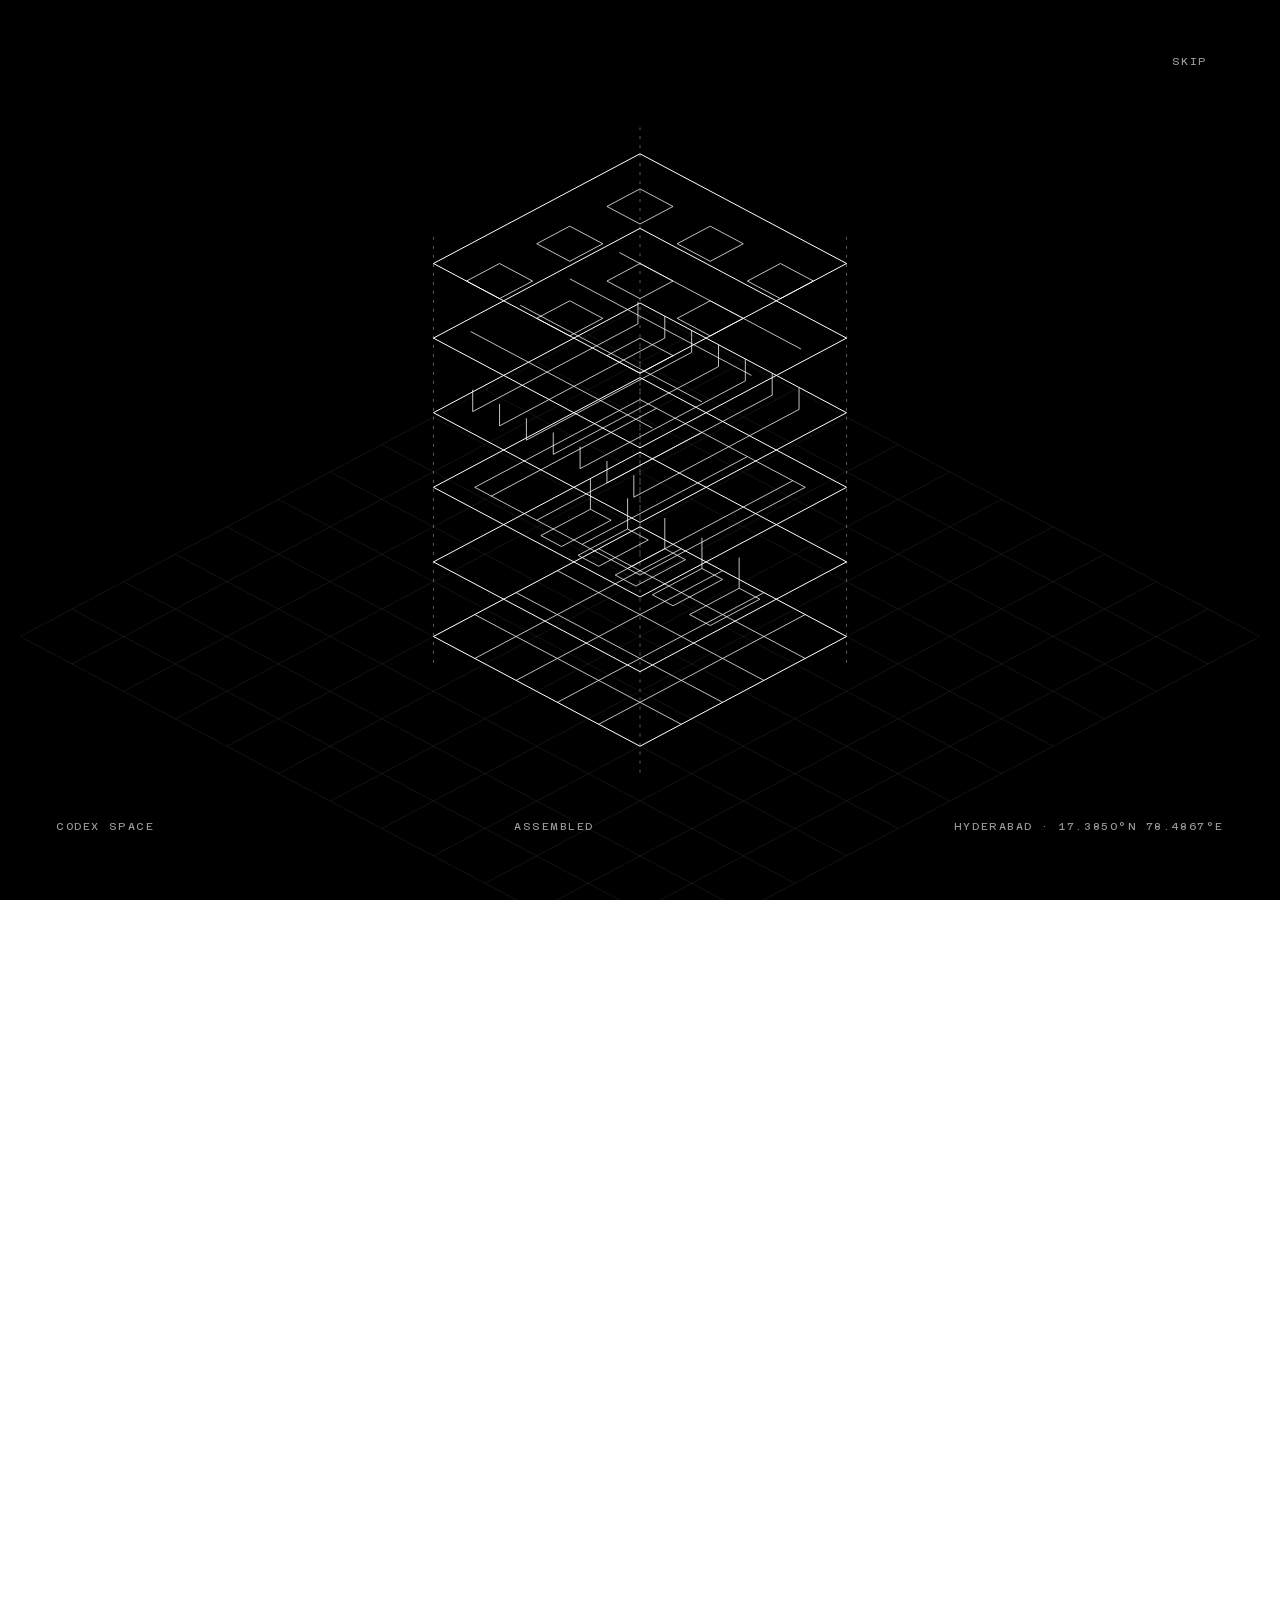
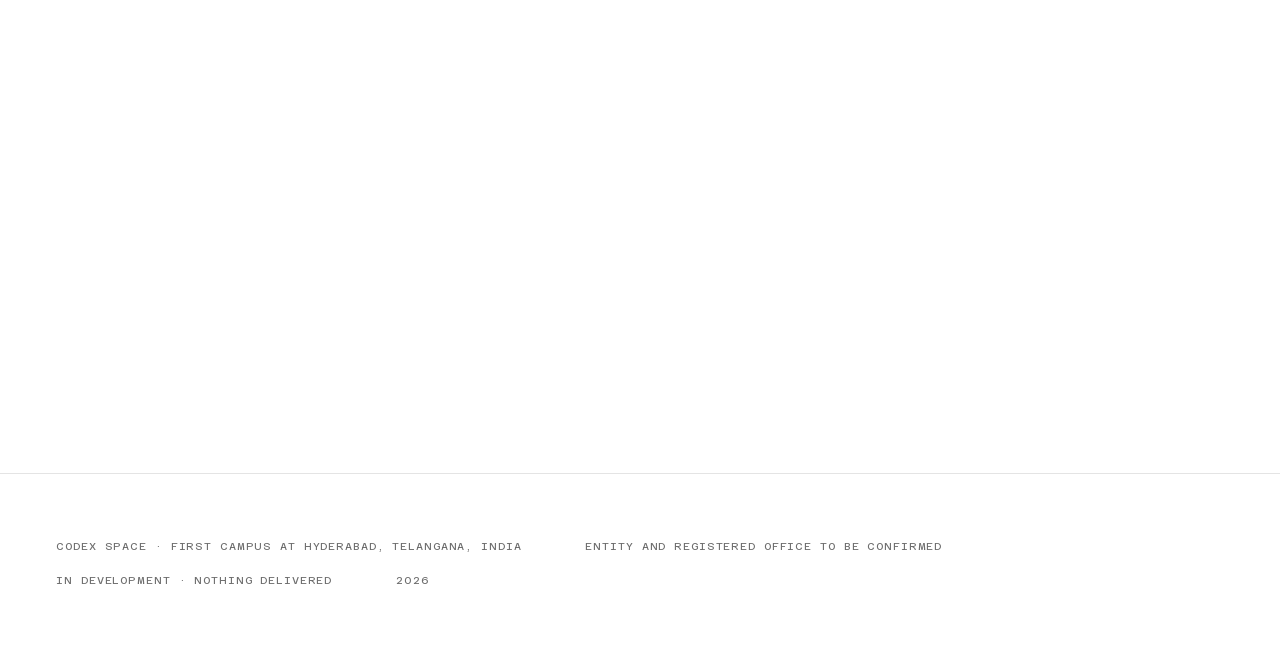
==== index.html @ a814015a "Layer 08: crop the vignettes, cap them by height The five detail drawings were 23-37% blank pixels -" ====
<!DOCTYPE html>
<html lang="en">
<head>
<meta charset="utf-8">
<meta name="viewport" content="width=device-width, initial-scale=1, viewport-fit=cover">
<meta name="theme-color" content="#FFFFFF">
<meta name="color-scheme" content="light">

<title>Codex Space: the infrastructure beneath AI</title>
<meta name="description" content="Codex Space engineers the physical foundation of artificial intelligence. A 550 MW AI campus at Hyderabad, Telangana, the first of a 3 GW programme, shown layer by layer.">

<meta property="og:type" content="website">
<meta property="og:title" content="Codex Space: the infrastructure beneath AI">
<meta property="og:description" content="A 550 MW AI campus at Hyderabad, shown layer by layer. The first of a 3 GW programme.">
<!-- The four-stage phasing plate: the one drawing in the set that is already
     landscape, and the one that says what the company is doing rather than
     what it has. Absolute, because scrapers do not resolve relative paths —
     Slack, WhatsApp and LinkedIn each fetch this with no page context, so a
     relative path yields a preview card with no image at all. If the site moves
     to its own domain, the origin changes here, in og:url and in canonical. -->
<meta property="og:url" content="https://akcodes9.github.io/website-939/">
<link rel="canonical" href="https://akcodes9.github.io/website-939/">
<meta property="og:image" content="https://akcodes9.github.io/website-939/assets/og.png">
<meta property="og:image:width" content="1200">
<meta property="og:image:height" content="630">
<meta property="og:image:alt" content="Four isometric engineering drawings in a row: a bare graded platform, then one, two and four hall blocks with plant and perimeter added at each stage.">
<meta name="twitter:card" content="summary_large_image">

<!-- The mark is the plan of one hall on the isometric: the smallest piece of
     the drawing that is still recognisably this drawing. Inline so it costs no
     request, and vector so it survives every size the browser asks for. -->
<link rel="icon" href="data:image/svg+xml,%3Csvg xmlns='http://www.w3.org/2000/svg' viewBox='0 0 32 32'%3E%3Crect width='32' height='32' fill='%23fff'/%3E%3Cg fill='none' stroke='%23000' stroke-width='1.6' stroke-linejoin='round'%3E%3Cpath d='M16 7l10 5.5L16 18 6 12.5z'/%3E%3Cpath d='M16 14l10 5.5L16 25 6 19.5z'/%3E%3C/g%3E%3C/svg%3E">

<link rel="preload" as="font" type="font/woff2" href="assets/fonts/archivo.woff2" crossorigin>
<link rel="preload" as="font" type="font/woff2" href="assets/fonts/azeret.woff2" crossorigin>
<link rel="stylesheet" href="style.css">

<!-- Decided before first paint so the page is never briefly visible under the
     opening. Everything it sets is cosmetic: blocked, the attribute is absent,
     the sequence never runs and the page is simply the page. The failsafe
     releases it if script.js fails to load after this ran. -->
<script>
(function () {
  try {
    var d = document.documentElement;
    if (matchMedia('(prefers-reduced-motion: reduce)').matches || location.hash) { return; }
    d.setAttribute('data-cine', 'running');
    setTimeout(function () {
      if (d.getAttribute('data-cine') === 'running') { d.setAttribute('data-cine', 'done'); }
    }, 9000);
  } catch (e) {}
}());
</script>
<script src="script.js" defer></script>
</head>

<body id="top">

<a class="skip" href="#main">Skip to content</a>

<!-- ==========================================================================
     THE OPENING. Wireframe layers assemble on black, then the sheet turns
     white and the site is already drawn on it.

     Drawn in code rather than filmed: the whole page is a set of engineering
     plates at a true 30-degree isometric, and generated video melts line
     geometry. Computing the projection means the opening is the same drawing
     as the rest of the site, moving — crisp at any size, and honest, because
     nothing here is a photograph of a building that does not exist.
     ======================================================================= -->
<div class="cine" id="cine" role="dialog" aria-modal="true"
     aria-label="Opening sequence" hidden>
  <canvas class="cine__c" id="cine-c" aria-hidden="true"></canvas>
  <p class="cine__meta" aria-hidden="true">
    <span>Codex Space</span>
    <span id="cine-state">Assembling</span>
    <span>Hyderabad · 17.3850&deg;N 78.4867&deg;E</span>
  </p>
  <button class="cine__skip" id="cine-skip" type="button">Skip<span class="vh"> opening sequence</span></button>
</div>

<header class="nav" id="nav">
  <div class="nav__row">
    <a class="nav__mark" href="#top">Codex&nbsp;Space</a>

    <!-- The title block, and the only wayfinding on the page. It names the
         layer you are currently reading; pressed, it opens the register that
         lists all ten. A drawing set works exactly this way — the corner block
         identifies the sheet in your hands, the register on sheet 00 tells you
         what else exists. The earlier nine-item rail failed because it was
         permanent; a register you open is not in the margin at all. -->
    <button class="nav__sheet" id="nav-sheet-btn" type="button"
            aria-expanded="false" aria-controls="register">
      <span class="m" id="nav-sheet">Layer 00 &middot; General arrangement</span>
      <span class="nav__sheet-mk" aria-hidden="true"></span>
      <span class="vh">Open drawing register</span>
    </button>

    <p class="nav__meta m">
      <!-- Qualified, because this is the one label on the page that is always
           on screen. Unqualified it read as the company's location, which put
           the whole 3 GW programme in one city — the drawing set is of the
           first campus, not of everything Codex Space intends to build. -->
      <span>Campus 01 &middot; Hyderabad</span>
      <span class="m--live">In development</span>
    </p>
    <a class="link nav__cta" href="mailto:xyz@codexspace.ai?subject=Enquiry">Enquire</a>
  </div>
  <span class="nav__depth" id="nav-depth" aria-hidden="true"></span>

  <!-- The register. Ten rows, the trade colour stated as a rule at the left of
       each, and the drawing number on the right — which is where the two
       numbering systems stop being confusing, because you can see them side by
       side. Layers 06, 09 and 10 carry no plate and say so. -->
  <nav class="register" id="register" aria-label="Drawing register" hidden>
    <div class="register__in">
      <p class="m register__cap">Drawing register &middot; 11 layers, 7 plates</p>
      <ol class="register__list">
        <li><a href="#hero"><span class="m register__n">00</span><span class="register__t">General arrangement</span><span class="m register__d">No plate</span></a></li>
        <li><a href="#l01"><span class="m register__n">01</span><span class="register__t">Foundation</span><span class="m register__d">Dwg 01</span></a></li>
        <li style="--sys:var(--sys-power)"><a href="#l02"><span class="m register__n">02</span><span class="register__t">Power</span><span class="m register__d">Dwg 02</span></a></li>
        <li style="--sys:var(--sys-cooling)"><a href="#l03"><span class="m register__n">03</span><span class="register__t">Cooling</span><span class="m register__d">Dwg 03</span></a></li>
        <li style="--sys:var(--sys-compute)"><a href="#l04"><span class="m register__n">04</span><span class="register__t">Compute</span><span class="m register__d">Dwg 04</span></a></li>
        <li style="--sys:var(--sys-network)"><a href="#l05"><span class="m register__n">05</span><span class="register__t">Network</span><span class="m register__d">Dwg 05</span></a></li>
        <li style="--sys:var(--live)"><a href="#l06"><span class="m register__n">06</span><span class="register__t">Operations</span><span class="m register__d">No plate</span></a></li>
        <li><a href="#l07"><span class="m register__n">07</span><span class="register__t">Scale</span><span class="m register__d">Dwg 06</span></a></li>
        <li><a href="#l08"><span class="m register__n">08</span><span class="register__t">Sustainability</span><span class="m register__d">Dwg 07</span></a></li>
        <li><a href="#l09"><span class="m register__n">09</span><span class="register__t">Founders</span><span class="m register__d">No plate</span></a></li>
        <li><a href="#l10"><span class="m register__n">10</span><span class="register__t">Expansion</span><span class="m register__d">No plate</span></a></li>
      </ol>
    </div>
  </nav>
</header>

<!-- tabindex="-1" so the skip link actually moves focus here. Without it the
     browser scrolls to #main and leaves focus on the document body, so the next Tab
     returns the reader to the top of the page they just skipped. -->
<main id="main" tabindex="-1">

  <!-- ======================================================================
       SHEET 00 — the whole machine, before it is taken apart.

       One column on the centre axis. The exploded assembly used to sit beside
       the type, which meant sheet 00 restated what the opening had just shown
       and split the reader's attention two ways on the one screen that should
       hold it. The machine gets taken apart over the nine sheets below; this
       one is the title page, and a title page carries a title.
       =================================================================== -->
  <section class="hero" id="hero">
    <!-- The weave is the only thing behind the type. aria-hidden because it
         states nothing a reader needs — the spec below carries the content. -->
    <canvas class="weave" id="weave" aria-hidden="true"></canvas>

    <div class="hero__row wrap">
      <p class="m" data-in>Layer 00 &middot; General arrangement</p>
      <!-- The last word turns over. The rotator is aria-hidden and a static
           copy sits beside it in the accessible tree, so the heading always
           announces one settled sentence — a screen reader should not hear the
           h1 rewrite itself every two and a half seconds. -->
      <!-- The <br> is load-bearing. Without it the turning word shares a line
           with the rest of the sentence, and because the two words are not the
           same width, text-wrap:balance recomputes every break on every turn —
           so `with` jumps lines twice every five seconds. A forced break makes
           the two segments independent: the first never changes and never
           moves, and only the word's own line re-centres as it trades. -->
      <h1 class="mega hero__t" data-in>The future of AI begins with<br><span
        class="rot" id="rot" aria-hidden="true"><span class="rot__w">infrastructure.</span></span><span
        class="vh">infrastructure.</span></h1>
      <p class="lead hero__lead" data-in>
        Codex Space engineers the physical foundation that artificial
        intelligence is created, trained and scaled on. This page is that
        foundation, taken apart one layer at a time.
      </p>
    </div>

    <!-- The spec sits on the fold as a ruled row, the way a title block sits
         along the bottom of a sheet rather than inside the drawing. -->
    <dl class="hero__spec wrap" data-in>
      <div>
        <dt class="m">First campus</dt>
        <!-- TODO(client): 550 MW publication approval outstanding. -->
        <dd>550 MW IT load</dd>
      </div>
      <div>
        <dt class="m">Programme</dt>
        <!-- TODO(client): 3 GW is a stated goal, not contracted capacity. The
             word "target" carried that qualification and has been removed at
             the client's instruction, so the figure now reads as firm. The
             hedge survives only in Layer 10, which says the balance is planned
             across further sites. If the number is ever challenged, this is the
             line that will be quoted. -->
        <dd>3 GW</dd>
      </div>
      <div>
        <dt class="m">Status</dt>
        <dd class="m--live">Phase 01 ongoing</dd>
      </div>
    </dl>
  </section>

  <!-- ======================================================================
       01 FOUNDATION
       =================================================================== -->
  <section class="layer wrap" id="l01">
    <div class="layer__head">
      <p class="layer__idx" data-in><span class="m">Layer 01</span><span class="m">Foundation</span></p>
      <h2 class="h1" data-in>Everything above the slab depends on what is under it.</h2>
    </div>
    <div class="layer__body">
      <div>
        <p class="body" data-in>
          Earthworks, pad foundations, service trenches and the roads a
          construction programme will run on for years before anything above
          ground is recognisable as a building. It is the least visible layer
          and the one that cannot be revisited.
        </p>
        <dl class="notes" data-in style="margin-top:var(--s4)">
          <div><dt>Scope</dt><dd>Land development &middot; civil works</dd></div>
          <div><dt>Approvals</dt><dd>Geotechnical &middot; environmental</dd></div>
          <div><dt>Sequence</dt><dd>Precedes all trades</dd></div>
        </dl>
      </div>
      <figure class="plate" data-in>
        <img src="assets/draw/foundation.webp"
             srcset="assets/draw/foundation.webp 1800w, assets/draw/foundation@2x.webp 3600w"
             sizes="(min-width: 860px) 52vw, 100vw"
             width="1800" height="730" loading="lazy" decoding="async"
             alt="Isometric drawing of the groundworks read left to right as a construction sequence: a haul road with a compaction roller and graded stockpiles of fill; a benched cut-and-fill platform shown in section; pile caps at three stages, from open excavations with reinforcement cages standing in them to boxed formwork to stripped concrete; a reinforcement mat over blinding with edge shuttering and propping, ready for a slab pour; an open trench cut away to show a multi-way duct bank bedded in sand and running into a precast circular chamber; and the sectioned edge of a poured slab at a construction joint.">
        <figcaption><span class="m">Dwg 01</span><span class="m">Foundation &middot; construction sequence</span></figcaption>
      </figure>
    </div>
  </section>

  <!-- ======================================================================
       02 POWER
       =================================================================== -->
  <section class="layer wrap layer--flip" id="l02" data-sys style="--sys:var(--sys-power)">
    <div class="layer__head">
      <p class="layer__idx" data-in><span class="m">Layer 02</span><span class="m">Power</span></p>
      <h2 class="h1" data-in>Grid to rack, procured as one chain.</h2>
    </div>
    <div class="layer__body">
      <div>
        <p class="body" data-in>
          Power availability is the binding constraint on a campus of this
          scale. It is settled before anything else can be. High-density
          distribution for GPU-intensive workloads, and redundancy that holds
          the chain when the grid does not.
        </p>
        <dl class="notes" data-in style="margin-top:var(--s4)">
          <div><dt>Intake</dt><dd>HV gantry &middot; on-site substation</dd></div>
          <div><dt>Conversion</dt><dd>Transformers &middot; switchgear</dd></div>
          <div><dt>Continuity</dt><dd>UPS &middot; standby generation</dd></div>
          <div><dt>Distribution</dt><dd>Busway, PDU, rack</dd></div>
        </dl>
      </div>
      <figure class="plate" data-in>
        <img src="assets/draw/power.webp"
             srcset="assets/draw/power.webp 1800w, assets/draw/power@2x.webp 3600w"
             sizes="(min-width: 860px) 52vw, 100vw"
             width="1800" height="1005" loading="lazy" decoding="async"
             alt="Isometric drawing of the power chain as one continuous run: incoming high-voltage gantry, substation with transformers, switchgear line-up, uninterruptible supply, standby generators, and busway feeding a rack line.">
        <figcaption><span class="m">Dwg 02</span><span class="m">Power &middot; single line arrangement</span></figcaption>
      </figure>
    </div>
  </section>

  <!-- ======================================================================
       03 COOLING
       =================================================================== -->
  <section class="layer wrap" id="l03" data-sys style="--sys:var(--sys-cooling)">
    <div class="layer__head">
      <p class="layer__idx" data-in><span class="m">Layer 03</span><span class="m">Cooling</span></p>
      <h2 class="h1" data-in>Specified at design stage, not retrofitted.</h2>
    </div>
    <div class="layer__body">
      <div>
        <p class="body" data-in>
          Cooling is the largest single draw an operator controls, which makes
          it the first thing drawn rather than the last thing added. Liquid at
          the die, a closed circuit, and loop chemistry planned across the life
          of the asset instead of handled at commissioning.
        </p>
        <dl class="notes" data-in style="margin-top:var(--s4)">
          <div><dt>Topologies</dt><dd>Direct-to-chip, rear-door, immersion</dd></div>
          <div><dt>Circuit</dt><dd>Closed, chiller, heat exchanger</dd></div>
          <div><dt>Water</dt><dd>Treatment &middot; plant protection</dd></div>
        </dl>
      </div>
      <figure class="plate" data-in>
        <img src="assets/draw/cooling.webp"
             srcset="assets/draw/cooling.webp 1800w, assets/draw/cooling@2x.webp 3600w"
             sizes="(min-width: 860px) 52vw, 100vw"
             width="1800" height="1005" loading="lazy" decoding="async"
             alt="Isometric drawing of a closed cooling circuit: chillers, cooling towers, pumps and a plate heat exchanger, a coolant distribution unit, and a magnified rack cutaway showing cold plates, all joined by one unbroken loop of pipework.">
        <figcaption><span class="m">Dwg 03</span><span class="m">Cooling &middot; closed circuit</span></figcaption>
      </figure>
    </div>
  </section>

  <!-- ======================================================================
       04 COMPUTE — the rack, exploded. The deepest cut on the page.
       =================================================================== -->
  <section class="layer wrap layer--flip" id="l04" data-sys style="--sys:var(--sys-compute)">
    <div class="layer__head">
      <p class="layer__idx" data-in><span class="m">Layer 04</span><span class="m">Compute</span></p>
      <h2 class="h1" data-in>The smallest unit the whole campus is built around.</h2>
    </div>
    <div class="layer__body">
      <div>
        <p class="body" data-in>
          Every layer above and below exists to keep this cabinet powered,
          cooled and connected. Take it apart and the campus is legible:
          chassis, cold plates, distribution strips, a rear door that is itself
          a heat exchanger.
        </p>
        <dl class="notes" data-in style="margin-top:var(--s4)">
          <div><dt>Workload</dt><dd>Training, inference, HPC</dd></div>
          <div><dt>Density</dt><dd>Accelerated compute</dd></div>
          <div><dt>Heat capture</dt><dd>At the die</dd></div>
        </dl>
      </div>
      <figure class="plate" data-in>
        <img src="assets/draw/rack.webp"
             srcset="assets/draw/rack.webp 1200w, assets/draw/rack@2x.webp 2400w"
             sizes="(min-width: 860px) 52vw, 100vw"
             width="1200" height="1607" loading="lazy" decoding="async"
             alt="Exploded isometric drawing of a single server cabinet: outer frame and side panels, server chassis sliding out, a rear-door heat exchanger hinged away, vertical power distribution strips, cable management arms, and cold plates lifted clear of the boards.">
        <figcaption><span class="m">Dwg 04</span><span class="m">Rack &middot; exploded assembly</span></figcaption>
      </figure>
    </div>
  </section>

  <!-- ======================================================================
       05 NETWORK
       =================================================================== -->
  <section class="layer wrap" id="l05" data-sys style="--sys:var(--sys-network)">
    <div class="layer__head">
      <p class="layer__idx" data-in><span class="m">Layer 05</span><span class="m">Network</span></p>
      <h2 class="h1" data-in>Two routes that never share a trench.</h2>
    </div>
    <div class="layer__body">
      <div>
        <p class="body" data-in>
          Training and inference move very large volumes. Route diversity has
          to be secured in the ground early, while the trenches are still a
          negotiation rather than a cost. A second path bought later is rarely
          a second path at all.
        </p>
        <dl class="notes" data-in style="margin-top:var(--s4)">
          <div><dt>Paths</dt><dd>Physically separate ducts</dd></div>
          <div><dt>Handover</dt><dd>Independent meet-me rooms</dd></div>
          <div><dt>Distribution</dt><dd>Cross-connect &middot; structured cabling</dd></div>
        </dl>
      </div>
      <figure class="plate" data-in>
        <img src="assets/draw/network.webp"
             srcset="assets/draw/network.webp 1800w, assets/draw/network@2x.webp 3600w"
             sizes="(min-width: 860px) 52vw, 100vw"
             width="1800" height="1005" loading="lazy" decoding="async"
             alt="Isometric drawing of fibre architecture: two physically separate duct routes entering from opposite corners to two independent meet-me rooms, then structured cabling distributing overhead on trays to four rack rows with cross-connect frames between them.">
        <figcaption><span class="m">Dwg 05</span><span class="m">Network &middot; route diversity</span></figcaption>
      </figure>
    </div>
  </section>

  <!-- ======================================================================
       06 OPERATIONS — the one tonal event. The machine running, not built.
       =================================================================== -->
  <section class="layer invert" id="l06" data-sys style="--sys:var(--live)">
    <!-- The one sheet whose subject is something happening rather than something
         arranged, and one of the four with no plate — so this fills a hole
         instead of competing with a drawing. It claims a rack line at rest, not
         an operations centre that does not exist yet.

         No autoplay attribute and preload="none": nothing is fetched until the
         section is actually approached, and playback is started by script only
         when it is on screen. aria-hidden and tabindex="-1" because it states
         nothing the notes below do not. -->
    <video class="ops" id="ops" muted playsinline loop preload="none"
           poster="assets/video/ops-poster.jpg" aria-hidden="true" tabindex="-1">
      <source src="assets/video/ops.webm" type="video/webm">
      <source src="assets/video/ops.mp4" type="video/mp4">
    </video>
    <div class="wrap">
      <div class="layer__head">
        <p class="layer__idx" data-in><span class="m">Layer 06</span><span class="m m--live">Operations</span></p>
        <h2 class="h1" data-in>A facility is only as good as the shift running it at three in the morning.</h2>
      </div>
      <div class="layer__body">
        <div>
          <p class="body" data-in>
            Power, thermal, network and security are observed from one place,
            continuously. Reliability is structure, the way the systems were
            drawn together, rather than a percentage in a service schedule.
          </p>
        </div>
        <dl class="notes" data-in>
          <div><dt>Command</dt><dd>Integrated NOC &middot; SOC</dd></div>
          <div><dt>Physical</dt><dd>Perimeter, biometrics, CCTV</dd></div>
          <div><dt>Cyber</dt><dd>SIEM &middot; threat detection</dd></div>
          <div><dt>Coverage</dt><dd>Continuous</dd></div>
        </dl>
      </div>
    </div>
  </section>

  <!-- ======================================================================
       07 SCALE
       =================================================================== -->
  <section class="layer wrap" id="l07">
    <div class="layer__head">
      <p class="layer__idx" data-in><span class="m">Layer 07</span><span class="m">Scale</span></p>
      <h2 class="h1" data-in>The most efficient megawatt is the one not yet built.</h2>
      <p class="lead" data-in>
        Modular build-out aligns capital with tenant ramp-up, so a hall is
        never powered and cooled while it waits to be occupied.
      </p>
    </div>
    <figure class="plate plate--wide" data-in>
      <img src="assets/draw/expansion.webp"
           srcset="assets/draw/expansion.webp 2000w, assets/draw/expansion@2x.webp 4000w"
           sizes="100vw" width="2000" height="402" loading="lazy" decoding="async"
           alt="Four isometric drawings in a row showing modular expansion: a bare graded platform; one hall block with a substation; two hall blocks with thermal plant; four hall blocks with full plant and perimeter.">
      <figcaption>
        <span class="m">Dwg 06</span>
        <span class="m">Expansion &middot; four stages</span>
        <span class="m m--live">Stage 01 ongoing</span>
      </figcaption>
    </figure>
  </section>

  <!-- ======================================================================
       08 STEWARDSHIP
       =================================================================== -->
  <section class="layer wrap" id="l08">
    <div class="layer__head">
      <p class="layer__idx" data-in><span class="m">Layer 08</span><span class="m">Sustainability</span></p>
      <h2 class="h1" data-in>A campus this size should have to answer for itself.</h2>
    </div>
    <div class="layer__body">
      <div>
        <p class="body" data-in>
          The objections are specific, and most of them are reasonable. A 550 MW
          load sits on a grid that houses draw from. Cooling wants water in a
          city that has rationed it. Land that becomes a campus was something
          else first. A project that cannot answer those three has not earned
          the site.
        </p>
        <p class="body" data-in style="margin-top:var(--s3)">
          So they are settled in the order they bind, before anything is poured.
          That is why they appear in this drawing set at all, rather than in a
          report published once the halls are already standing.
        </p>
      </div>

      <figure class="plate" data-in>
        <img src="assets/draw/sustain.webp"
             srcset="assets/draw/sustain.webp 1800w, assets/draw/sustain@2x.webp 3600w"
             sizes="(min-width: 860px) 52vw, 100vw"
             width="1800" height="1005" loading="lazy" decoding="async"
             alt="Isometric drawing of the campus environmental arrangement: wind turbines and a tilted photovoltaic array on open ground, an outdoor substation of transformers and switchgear, a long data hall with roof plant, and a bank of dry air-cooled coolers joined to the hall by a continuous pair of pipes that run out and return as an unbroken circuit. Beside them a water treatment skid and a single storage tank, with a planted drainage swale and a line of trees along the front boundary. There is no cooling tower, no plume and no discharge.">
        <figcaption><span class="m">Dwg 07</span><span class="m">Sustainability &middot; closed circuit</span></figcaption>
      </figure>
    </div>

    <!-- TODO(client): every answer below is a drafted position, not a signed
         commitment. Each needs confirming against the environmental filings
         before this goes to anyone outside. The water and land claims are the
         two that would be checked first and are the two most costly to get
         wrong.

         It sits outside .layer__body deliberately. In the body it took the
         drawing's column, which left the prose column two paragraphs short of
         the answers' height and the whole layer lopsided. Full width, it reads
         as a schedule under the drawing, which is what it is. -->
    <!-- Each answer carries a detail drawing, opened from its own label. A
         drawing sheet works this way already: the schedule states the position,
         the detail callout shows the thing. Two dd to one dt is valid, and
         is what puts the drawing in the row's third column rather than under
         the prose. The drawing is supporting evidence, never the answer itself
         — the sentence is always visible, so nothing is hidden behind a click. -->
    <dl class="claims" data-in>
      <div>
        <dt>Water</dt>
        <dd class="claims__a">Closed-loop cooling, so heat is rejected without evaporating
            drinking water. Make-up demand is met from treated effluent rather
            than from the municipal network or from groundwater.</dd>
        <dd class="claims__f">
          <img src="assets/draw/cl-water.webp" width="537" height="390"
               loading="lazy" decoding="async"
               alt="Isometric detail of a closed cooling circuit: a bank of finned dry air-cooled coolers, a pump skid, and a sealed cylindrical tank joined by a continuous pair of pipes forming one unbroken loop. There is no cooling tower and no open water surface.">
        </dd>
      </div>
      <div>
        <dt>Power</dt>
        <dd class="claims__a">Contracted as new renewable capacity added to the grid, not drawn
            from what already serves the city. Sited where transmission exists,
            so no new corridor is cut through inhabited land.</dd>
        <dd class="claims__f">
          <img src="assets/draw/cl-power.webp" width="461" height="390"
               loading="lazy" decoding="async"
               alt="Isometric detail of the supply arrangement: a lattice transmission tower carrying lines into a fenced substation of two transformers and a switchgear row, with wind turbines and a tilted photovoltaic array feeding the same busbar.">
        </dd>
      </div>
      <div>
        <dt>Land</dt>
        <dd class="claims__a">Industrial-zoned before it was ours. No agricultural conversion
            and no displacement.</dd>
        <dd class="claims__f">
          <img src="assets/draw/cl-land.webp" width="604" height="390"
               loading="lazy" decoding="async"
               alt="Isometric detail of the site boundary: a flat rectangular industrial parcel inside a fenced perimeter with one access road at a corner, and immediately outside the fence a band of undisturbed farmland drawn as furrowed strips with a few trees.">
        </dd>
      </div>
      <div>
        <dt>Air and noise</dt>
        <dd class="claims__a">Standby generation runs on outage and scheduled test only, inside
            daylight hours, with the test calendar given to the neighbouring
            wards rather than filed.</dd>
        <dd class="claims__f">
          <img src="assets/draw/cl-air.webp" width="469" height="390"
               loading="lazy" decoding="async"
               alt="Isometric detail of standby generation: three enclosed generator containers in a row, each with acoustic louvre panels and a tall exhaust stack carrying a silencer, standing on a plinth behind a solid acoustic screen wall.">
        </dd>
      </div>
      <div>
        <dt>Heat</dt>
        <dd class="claims__a">Rejected heat is a resource this campus currently wastes. Recovery
            is under review, and the review will be published whether or not
            it is favourable.</dd>
        <dd class="claims__f">
          <img src="assets/draw/cl-heat.webp" width="401" height="390"
               loading="lazy" decoding="async"
               alt="Isometric detail of heat recovery pipework: one large insulated pipe leaving a building wall, running to a plate heat exchanger skid, and continuing into a manifold with three outgoing branches.">
        </dd>
      </div>
    </dl>
  </section>

  <!-- ======================================================================
       09 FOUNDERS
       =================================================================== -->
  <section class="layer wrap" id="l09">
    <div class="layer__head">
      <p class="layer__idx" data-in><span class="m">Layer 09</span><span class="m">Founders</span></p>

      <!-- Every other layer sets prose against a drawing in the 7fr column.
           This one has no drawing, so the paragraph sat under the heading at
           its own 58ch measure with the whole right half of the page blank.
           Pairing it with the heading instead fills the width and reads as a
           statement and its qualification, which is what the two are.

           Not .layer__body: that split is built for a plate, and three cards
           squeezed into its 7fr column would be about 240px each. The cards
           take the full width below. -->
      <!-- The heading and its qualification are the two columns. There was an
           illustration here and it has gone: a drawing of a data hall in a
           section about people illustrated the company, not the founders, and
           this page does not carry images that only fill space. The text takes
           the width instead, which is what it wanted in the first place. -->
      <div class="founders__intro">
        <h2 class="h1" data-in>The names on the drawing.</h2>
        <p class="body" data-in>
          Every sheet in a set carries the names of the people answerable for
          it — drawn by, checked by, approved by. A campus that does not exist
          yet is a promise, and a promise is only worth the people who made it.
          These are ours.
        </p>
      </div>
    </div>

      <!-- TODO(client): THREE PLACEHOLDERS. No person is named below, and none
           may be invented — a fabricated founder is the one error on this page
           that cannot be walked back. Replace each name, role and line with a
           real one, or delete the whole section.

           The placeholders are worded as the page words every other unknown:
           "to be announced", the same register as "entity and registered office
           to be confirmed" in the footer. That way the section is honest while
           it waits rather than looking unfinished, and it can sit on a live
           page without embarrassing anyone.

           Keep each line to one sentence of what that person has actually
           delivered, in numbers rather than adjectives. No photographs: there
           is not one anywhere in this set, and the opening says so outright.
           Add or remove list items freely; the layout takes any number. -->
      <ol class="founders">
        <li data-in>
          <p class="m founders__no">( 01 )</p>
          <div class="founders__foot">
            <p class="m founders__r">Chief executive officer</p>
            <p class="founders__n">To be announced</p>
            <p class="founders__b">One sentence on what they have delivered before,
               in numbers rather than adjectives.</p>
          </div>
        </li>
        <li data-in>
          <p class="m founders__no">( 02 )</p>
          <div class="founders__foot">
            <p class="m founders__r">Chief financial officer</p>
            <p class="founders__n">To be announced</p>
            <p class="founders__b">One sentence on what they have delivered before,
               in numbers rather than adjectives.</p>
          </div>
        </li>
        <li data-in>
          <p class="m founders__no">( 03 )</p>
          <div class="founders__foot">
            <p class="m founders__r">Chief technology officer</p>
            <p class="founders__n">To be announced</p>
            <p class="founders__b">One sentence on what they have delivered before,
               in numbers rather than adjectives.</p>
          </div>
        </li>
      </ol>
  </section>

  <!-- ======================================================================
       10 EXPANSION — the close.
       =================================================================== -->
  <section class="layer wrap" id="l10">
    <div class="layer__head">
      <p class="layer__idx" data-in><span class="m">Layer 10</span><span class="m">Expansion</span></p>
      <h2 class="mega" data-in style="max-width:16ch">The AI revolution needs a new foundation.</h2>
      <!-- Says the quiet part: the three gigawatts are the company's, not this
           campus's and not this city's. Every plate in the set draws Hyderabad,
           so without this the whole programme reads as one site — the wrong
           number in the wrong place, and the first thing a tenant or a lender
           would check. -->
      <p class="lead" data-in>
        Hyderabad is the first campus of a three gigawatt programme, not the
        whole of it. The balance is planned across further sites. Tenancy,
        capital and delivery conversations are open now.
      </p>
      <!-- TODO(client): monitored mailbox required before launch. -->
      <p data-in style="margin-top:var(--s3)">
        <a class="link" href="mailto:xyz@codexspace.ai?subject=Enquiry">xyz@codexspace.ai</a>
      </p>
    </div>
  </section>

</main>

<footer class="layer wrap" style="padding-block:var(--s5);border-top:1px solid var(--rule)">
  <p class="m" style="display:flex;flex-wrap:wrap;gap:var(--s2) var(--s5)">
    <span>Codex Space &middot; first campus at Hyderabad, Telangana, India</span>
    <span>Entity and registered office to be confirmed</span>
    <span>In development &middot; nothing delivered</span>
    <span id="year">2026</span>
  </p>
</footer>

</body>
</html>
---- style.css ----
/* ============================================================================
   CODEX SPACE — DRAFT 3 · "SECTION"
   ----------------------------------------------------------------------------
   A different premise from Draft 2, not a better version of it.

   Draft 2 is a corporate page that happens to contain drawings. This is a
   drawing you can walk through. The whole site is one machine shown in
   section: you enter at the foundation and descend through power, cooling,
   compute, network, operations, scale and stewardship, and each screen strips
   away one more layer. The narrative IS the structure — there are no
   independent marketing sections, only depths.

   THREE DECISIONS

   1. THE PLATES ARE THE PAGE. Seven engineering drawings, all at one true 30°
      isometric, all pure black line on pure white, all normalised to the same
      neutral ramp. The page ground is #FFFFFF and so is theirs, so no drawing
      has an edge, a frame or a card. Nothing is decorated; it is drafted.

   2. MONOCHROME, WITH ONE LIVE STATE. White, black, graphite and greys carry
      everything. The single accent appears only where something is energised,
      current, or under the cursor — never as decoration. On an engineering
      drawing a colour means a state, so here it means one too.

   3. THE APPARATUS IS VISIBLE. Layer indices, sheet numbers, coordinates and
      revision marks are set in a mono and kept on screen. The bar is the
      drawing's title block and it names the sheet you are currently reading —
      a nine-item index sitting in the margin read as a table of contents
      bolted to the side, so depth is one hairline instead.

   WHAT IT IS NOT: no photography, no people, no gradients, no glow, no
   holograms, no floating servers, no blue technology graphics. Nothing on this
   page is decorative.

   CONTENTS
     1 Tokens   4 Layout   7 Plates      10 Print
     2 Reset    5 Cinema   8 Motion
     3 Type     6 Sections 9 Responsive
   ========================================================================= */

/* ============================================================================
   1  TOKENS
   ========================================================================= */
:root {
  --white:    #FFFFFF;
  --black:    #000000;
  --graphite: #1A1A1A;   /* 17.4:1 on white */
  --charcoal: #3D3D3D;   /* 10.9:1 */
  --grey:     #6E6E6E;   /*  5.1:1 — the floor for text on white */
  --grey-2:   #9B9B9B;   /*  2.8:1 on white — DARK GROUNDS ONLY (7.6:1 there) */
  --rule:     #E4E4E4;
  --rule-2:   #F0F0F0;

  /* One accent, for energised state only. 4.78:1 on white, 4.39:1 on black. */
  --live:     #D6360B;

  /* System colours. A services drawing set colour-codes by trade, and each hue
     below is the one that trade actually uses — power amber, chilled water
     blue, data green. Colour here is not decoration: it tells you which system
     you are looking at, and it is the same hue on the drawing, on the layer
     index and on the depth rule. Every one clears AA on white as text.

     The general arrangement, the ground and the phasing stay black, because
     they are not a system — they are every system at once, or none. */
  --sys-power:   #9A5200;   /* 5.86:1 */
  --sys-cooling: #15537F;   /* 8.15:1 */
  --sys-compute: #4B3A85;   /* 9.36:1 */
  --sys-network: #1C6041;   /* 7.50:1 */

  /* Each section sets this; everything chromatic on the page reads from it. */
  --sys: var(--graphite);

  --sans: "Archivo", "Helvetica Neue", Helvetica, Arial, sans-serif;
  --mono: "Azeret Mono", ui-monospace, "SF Mono", Menlo, monospace;

  /* Architectural: the display end is large and the apparatus is small, with
     little in between. A drawing sheet has a title and a lot of 8pt notes. */
  --t-mega:  clamp(46px, 7.4vw, 132px);
  --t-h1:    clamp(32px, 4.2vw, 68px);
  --t-h2:    clamp(24px, 2.4vw, 40px);
  --t-lead:  clamp(17px, 1.25vw, 21px);
  --t-body:  16px;
  --t-cap:   13px;
  --t-mono:  11px;

  --s1: 8px;  --s2: 16px; --s3: 24px; --s4: 40px;
  --s5: 64px; --s6: 96px;
  /* The section rhythm. --s8 is padding on both sides of every layer, so it is
     spent twice between one section's content and the next: at 240 that was
     480px of empty page across the fold, which read as the sheet having run
     out rather than as space. 132 puts the gap at 264 — still unhurried, and
     close enough that two sections belong to one document. */
  --s7: clamp(64px, 6.6vw, 112px);
  /* The gap either side of a section rule, and the only thing --s8 sets. It was
     7.6vw, which put 115px above and 115px below every rule on a 1512 screen —
     230px of blank page between a plate's caption and the next layer's index,
     enough that a section could end and begin with nothing visible between
     them. The rule already does the dividing; the space was only repeating it. */
  --s8: clamp(36px, 3.2vw, 56px);

  --page: 1560px;
  --gut:  clamp(20px, 4.4vw, 76px);

  /* Motion reads as machinery: nothing overshoots, nothing bounces. */
  --ease:  cubic-bezier(0.22, 1, 0.36, 1);
  --drive: cubic-bezier(0.65, 0, 0.35, 1);
  /* Press feedback is its own tier. 240ms is a transition; a press has to land
     inside ~160ms or the control reads as not having heard you. */
  --press: 120ms;
  --fast: 240ms;
  --base: 620ms;
  /* 1100ms plus a 5-step stagger put the last item of a row 1.45s behind the
     scroll — long enough that you finish reading the first line before the
     last one has arrived. 820/60 keeps the unhurried read and lands the row
     inside 1.1s. */
  --slow: 820ms;
}

/* ============================================================================
   2  RESET
   ========================================================================= */
*, *::before, *::after { box-sizing: border-box; }
html { -webkit-text-size-adjust: 100%; scroll-behavior: smooth; scroll-padding-top: 84px; }

body {
  margin: 0;
  background: var(--white);
  color: var(--graphite);
  font-family: var(--sans);
  font-size: var(--t-body);
  font-weight: 400;
  line-height: 1.6;
  -webkit-font-smoothing: antialiased;
  -moz-osx-font-smoothing: grayscale;
  overflow-x: hidden;
}

h1, h2, h3, p, figure, dl, dd, ol, ul { margin: 0; }
ol, ul { list-style: none; padding: 0; }
img { display: block; max-width: 100%; height: auto; }
button { font: inherit; color: inherit; background: none; border: 0; padding: 0; cursor: pointer; }
a { color: inherit; text-decoration: none; }

/* The ring has to survive three grounds — white paper, the black operations
   section, the black opening. The accent is the one colour that clears the
   WCAG 2.2 3:1 non-text minimum against all three (4.78:1 on white, 4.39:1 on
   black), so one ring covers the page and nothing is drawn twice. 3px is the
   minimum and the least that reads at all beside 11px mono. */
:focus { outline: none; }
:focus-visible { outline: 3px solid var(--live); outline-offset: 2px; }
/* #main takes focus from the skip link but is not itself interactive, so it
   gets no ring — the reader is simply now inside the content. */
#main:focus-visible { outline: none; }
::selection { background: var(--graphite); color: var(--white); }

/* --------------------------------------------------------------------------
   PRESS

   Nothing on this page acknowledged being pressed. Every control waited for the
   pointer to come back up and then did whatever it did — which reads as the
   page not having heard you, and it is the first thing any craft review strikes.
   Feedback belongs on pointer-down, and it belongs on every pressable thing.

   The gesture differs by target. A button takes a small scale, the way a
   physical key gives. A rule-under-text link cannot: at 11px a 0.97 scale is
   sub-pixel and only makes the glyphs blur, so it takes a single pixel of
   travel instead, which is the same idea at the right size.
   -------------------------------------------------------------------------- */
@media (hover: hover) and (pointer: fine) {
  /* Hover was ungated, so on a touch screen a tap left every control stuck in
     its hover state until something else was tapped. */
  .link:hover { color: var(--live); box-shadow: inset 0 -1px 0 0 var(--live); }
  .nav__sheet:hover { box-shadow: inset 0 -1px 0 0 var(--sys-now, var(--rule)); }
  .cine__skip:hover { color: var(--white); }
  .register__list a:hover { background: var(--rule-2); }
  .register__list a:hover .register__t { color: var(--black); }
}

.nav__sheet, .cine__skip { transition: transform var(--press) var(--ease), box-shadow var(--fast) var(--ease); }
.nav__sheet:active, .cine__skip:active { transform: scale(0.97); }
.link:active { transform: translateY(1px); }
.register__list a:active { background: var(--rule); }

.vh { position: absolute; width: 1px; height: 1px; padding: 0; margin: -1px;
      overflow: hidden; clip-path: inset(50%); white-space: nowrap; border: 0; }

/* ============================================================================
   3  FONTS & TYPE
   ========================================================================= */
@font-face {
  font-family: "Archivo";
  src: url("assets/fonts/archivo.woff2") format("woff2-variations");
  font-weight: 400 700; font-stretch: 100% 112%; font-display: swap;
}
@font-face {
  font-family: "Azeret Mono";
  src: url("assets/fonts/azeret.woff2") format("woff2-variations");
  font-weight: 300 500; font-display: swap;
}

.mega, .h1, .h2 {
  font-weight: 500;
  font-variation-settings: "wdth" 104;
  letter-spacing: -0.028em;
  line-height: 1.02;
  text-wrap: balance;
  color: var(--black);
}
.mega { font-size: var(--t-mega); letter-spacing: -0.036em; }
.h1 { font-size: var(--t-h1); }
.h2 { font-size: var(--t-h2); line-height: 1.12; }

.lead { font-size: var(--t-lead); line-height: 1.5; color: var(--charcoal); max-width: 44ch; }
.body { color: var(--charcoal); max-width: 58ch; }

/* The apparatus. Everything technical is mono, small and tracked — layer
   indices, coordinates, states, revisions. */
.m {
  font-family: var(--mono); font-weight: 400;
  font-size: var(--t-mono); letter-spacing: 0.08em; text-transform: uppercase;
  color: var(--grey);
  font-variant-numeric: tabular-nums;
}
.m--live { color: var(--live); }
.cap { font-size: var(--t-cap); color: var(--grey); line-height: 1.5; }

.link {
  position: relative;
  font-family: var(--mono); font-size: var(--t-mono); letter-spacing: 0.1em;
  text-transform: uppercase; color: var(--black);
  padding-bottom: 3px; box-shadow: inset 0 -1px 0 0 var(--rule);
  transition: box-shadow var(--fast) var(--ease), color var(--fast) var(--ease);
}
.link:focus-visible { color: var(--live); box-shadow: inset 0 -1px 0 0 var(--live); }
/* 11px mono sets a 14px-tall target. The rule under the word has to stay tight
   to the word — it is the drawing's hairline, not a button — so the target is
   grown underneath instead, to 44px, without moving a visible pixel. */
.link::after { content: ""; position: absolute; inset: -15px -10px; }

/* ============================================================================
   4  LAYOUT
   ========================================================================= */
.wrap { width: 100%; max-width: var(--page); margin-inline: auto; padding-inline: var(--gut); }

.skip {
  position: fixed; top: 0; left: 0; z-index: 500;
  padding: 12px 18px; background: var(--black); color: var(--white);
  font-family: var(--mono); font-size: var(--t-mono); letter-spacing: 0.12em;
  text-transform: uppercase;
  transform: translateY(-110%); transition: transform var(--fast) var(--ease);
}
.skip:focus-visible { transform: none; }

/* Nav — a hairline row carrying the sheet's own metadata, not a marketing bar. */
.nav {
  position: fixed; inset: 0 0 auto 0; z-index: 200;
  background: rgba(255,255,255,0);
  border-bottom: 1px solid transparent;
  transition: background-color var(--base) var(--ease), border-color var(--base) var(--ease);
}
/* 0.94 let 6% of a 68px headline through, which is nothing behind the wordmark
   and quite a lot behind 11px grey mono. 0.97 keeps the paper feel and stops
   the bleed being legible as letterforms. With the register down the bar and
   the panel are one sheet, so it goes fully opaque and the rule between them
   is the only thing separating title block from register. */
.nav[data-past="true"] { background: rgba(255,255,255,0.97); border-bottom-color: var(--rule); }
.nav[data-open="true"] { background: var(--white); border-bottom-color: var(--rule); }
/* Depth, as one hairline. The rail listed all nine layers in the margin and
   read as a table of contents bolted to the side; this says the same thing
   with a single rule and gives the margin back to the drawings.
   One `transition` declaration, not two — the second was overwriting the
   first, so the rule used to snap between trade colours instead of easing. */
.nav__depth {
  position: absolute; left: 0; bottom: -1px; height: 1px; width: 100%;
  background: var(--sys-now, var(--live));
  transform: scaleX(var(--depth, 0)); transform-origin: left;
  opacity: 0;
  transition: background-color var(--base) var(--ease),
              opacity var(--base) var(--ease);
}
.nav[data-past="true"] .nav__depth { opacity: 1; }

/* Depth, driven by the scroll timeline rather than by a scroll listener.
   A listener — even rAF-coalesced and passive — runs main-thread work on every
   frame the reader scrolls, and it is what every audit flags first. A
   scroll-driven animation runs on the compositor and costs the main thread
   nothing. The JS listener stays as the fallback and script.js skips it wherever
   this @supports block is honoured, so exactly one of the two is ever live. */
@supports (animation-timeline: scroll()) {
  .nav__depth {
    animation: depth linear both;
    animation-timeline: scroll(root block);
  }
  @keyframes depth { from { transform: scaleX(0); } to { transform: scaleX(1); } }
}
.nav__row {
  display: flex; align-items: center; gap: var(--s3);
  max-width: var(--page); margin-inline: auto; padding: var(--s3) var(--gut);
}
.nav__mark { flex: none; font-weight: 600; font-size: var(--t-cap); letter-spacing: -0.01em; color: var(--black); }
/* min-width:0 on both the button and the label. A flex item defaults to
   min-width:auto, which refuses to shrink below its content — without this the
   longest sheet name ("Layer 00 · General arrangement") pushes the bar wider
   than a phone instead of ellipsing, and the row overflows. */
#nav-sheet {
  flex: 1 1 auto; min-width: 0;
  color: var(--sys-now, var(--grey));
  transition: color var(--base) var(--ease);
  overflow: hidden; text-overflow: ellipsis; white-space: nowrap;
}
.nav__meta { display: none; margin-left: auto; gap: var(--s4); }
.nav__cta { flex: none; margin-left: auto; }
.nav__meta + .nav__cta { margin-left: var(--s4); }

/* The title block, as a control. It has to read as a label first and a button
   second, so there is no chrome at all until the pointer arrives — then one
   hairline, the same weight as every other rule on the page. */
.nav__sheet {
  display: flex; align-items: center; gap: var(--s2);
  min-width: 0; min-height: 44px; padding-inline: var(--s2);
  margin-inline: calc(var(--s2) * -1);
  border-radius: 0;
  box-shadow: inset 0 -1px 0 0 transparent;
  transition: box-shadow var(--fast) var(--ease);
}
.nav__sheet[aria-expanded="true"] {
  box-shadow: inset 0 -1px 0 0 var(--sys-now, var(--rule));
}
/* The register mark: two stacked plates in plan, the smallest possible piece
   of the same isometric the whole page is drawn on. It flips over when open,
   the way a sheet does when you turn it. */
.nav__sheet-mk {
  flex: none; width: 9px; height: 9px;
  border: 1px solid var(--sys-now, var(--grey));
  border-bottom: 0; border-right: 0;
  transform: rotate(-135deg) translate(-1px, -1px);
  transition: transform var(--fast) var(--drive), border-color var(--base) var(--ease);
}
.nav__sheet[aria-expanded="true"] .nav__sheet-mk { transform: rotate(45deg) translate(1px, 1px); }

/* --------------------------------------------------------------------------
   THE REGISTER
   A sheet register, not a menu: the layer number, what is on it, and which
   plate draws it. Layers with no plate say so rather than being omitted —
   an absent drawing is information on a drawing set.
   -------------------------------------------------------------------------- */
/* The register arrived by simply existing — `hidden` off, and it was there. An
   element that appears and disappears with no transition reads as a glitch
   rather than as an opening, and it also throws away the one thing that makes a
   disclosure legible: where it came from.

   So it is origin-aware. transform-origin sits at the top left, under the title
   block that opens it, and it grows out of that corner rather than out of its
   own middle. It never scales from zero — nothing in the world appears from
   nothing — 0.985 and a few pixels of travel are enough to read as arrival.

   Exit is faster than entry (140 against 200). The reader has already decided;
   the interface should get out of the way quicker than it came in.

   allow-discrete lets display animate alongside the rest, so `hidden` still
   carries the semantics and the element is genuinely gone from the a11y tree
   when closed. Without support the register simply appears, as before. */
.register {
  position: absolute; inset: 100% 0 auto 0;
  background: var(--white); border-bottom: 1px solid var(--rule);
  box-shadow: 0 24px 40px -32px rgba(0,0,0,0.28);
  /* Ten 44px rows do not fit a phone held sideways. Scroll the register rather
     than let it run off the bottom, and keep that scroll to itself so reaching
     the end does not carry on into the page behind it. */
  max-height: calc(100dvh - 76px); overflow-y: auto; overscroll-behavior: contain;

  display: block;
  transform-origin: top left;
  opacity: 1; transform: translateY(0) scale(1);
  transition: opacity 200ms var(--ease), transform 200ms var(--ease),
              display 200ms allow-discrete;
}
.register[hidden] {
  display: none;
  opacity: 0; transform: translateY(-6px) scale(0.985);
  transition: opacity 140ms var(--ease), transform 140ms var(--ease),
              display 140ms allow-discrete;
}
@starting-style {
  .register:not([hidden]) { opacity: 0; transform: translateY(-6px) scale(0.985); }
}
.register__in { max-width: var(--page); margin-inline: auto; padding: var(--s3) var(--gut) var(--s4); }
.register__cap { padding-bottom: var(--s2); border-bottom: 1px solid var(--rule); }
.register__list { display: grid; gap: 0; }
/* Column flow, not row flow: a register is read down one column and then down
   the next. Filling by row put 00, 02, 04, 06, 08 under each other, which is
   the one ordering a numbered list must never have. */
@media (min-width: 700px) {
  .register__list {
    grid-template-columns: 1fr 1fr;
    grid-template-rows: repeat(5, auto);
    grid-auto-flow: column;
    column-gap: var(--s7);
  }
}

.register__list li { --sys: var(--graphite); }
.register__list a {
  display: grid; grid-template-columns: 3ch 1fr auto; align-items: baseline;
  gap: var(--s3); min-height: 44px; padding-block: 11px;
  border-bottom: 1px solid var(--rule-2);
  transition: background-color var(--fast) var(--ease);
}
.register__n { color: var(--sys); }
.register__t { font-size: var(--t-cap); color: var(--charcoal); align-self: center; }
.register__d { color: var(--grey); }
.register__list a:focus-visible {
  background: var(--rule-2);
}
.register__list a:focus-visible .register__t { color: var(--black); }
/* The layer you are on is marked the way a current sheet is marked: filled in,
   not merely tinted, so it is legible without relying on the colour. */
.register__list a[aria-current="true"] { background: var(--rule-2); }
.register__list a[aria-current="true"] .register__n {
  background: var(--sys); color: var(--white);
  margin-inline: -4px; padding-inline: 4px;
}
.register__list a[aria-current="true"] .register__t { color: var(--black); }

/* ============================================================================
   5  CINEMA
   The opening. Wireframe layers assemble on black, then the sheet turns to
   white and the site is already drawn on it.
   ========================================================================= */
.cine {
  position: fixed; inset: 0; z-index: 400;
  background: var(--black);
  transition: opacity 900ms var(--ease);
}
.cine[hidden] { display: none; }
.cine[data-leaving="true"] { opacity: 0; pointer-events: none; }
.cine__c { position: absolute; inset: 0; width: 100%; height: 100%; }
.cine__meta {
  position: absolute; left: var(--gut); bottom: var(--s5); right: var(--gut);
  display: flex; justify-content: space-between; gap: var(--s4);
  font-family: var(--mono); font-size: var(--t-mono); letter-spacing: 0.14em;
  text-transform: uppercase; color: var(--grey-2);
}
.cine__skip {
  position: absolute; right: var(--gut); top: var(--s4);
  font-family: var(--mono); font-size: var(--t-mono); letter-spacing: 0.14em;
  text-transform: uppercase; color: var(--grey-2);
  min-height: 44px; padding-inline: var(--s2);
  transition: color var(--fast) var(--ease);
}
/* No ring on arrival. Focus is not taken on load — the first Tab claims it, and
   at that point :focus-visible is satisfied and the accent ring is drawn.
   A pointer reader never sees it; a keyboard reader always does. */
.cine__skip:focus-visible { color: var(--white); }

html[data-cine="running"], html[data-cine="running"] body { overflow: hidden; }
html[data-cine="running"] .nav,
html[data-cine="running"] #main { opacity: 0; }
html[data-cine="done"] .nav,
html[data-cine="done"] #main { opacity: 1; transition: opacity 900ms var(--ease) 120ms; }

/* ============================================================================
   6  SECTIONS
   ========================================================================= */
/* Sheet 00 is a title page: one column, on the axis, holding the whole screen.
   The bar is 70px and the spec is ruled along the fold, so the type sits in
   what is left and is optically centred rather than measured centred — which
   is why the top pad is larger than the bottom. */
/* The bottom pad matches the spec's own top pad, so the ruled band reads as
   optically centred between its own rule and the section rule below it. They
   were 24 and 64, which sat the whole title block hard against the top of the
   band with a hole under it. */
.hero {
  position: relative;
  min-height: 100svh;
  display: grid;
  /* Both tracks are pinned to the container. An implicit `auto` column grows to
     fit an overflowing item rather than clamping to its parent, and the headline
     is deliberately wider than the measure (96vw) — so the column inflated to
     1584px inside a 1512px hero, dragged .hero__row's `margin-inline: auto` to
     negative free space, and shunted the entire hero 36px right of page centre.
     minmax(0, 1fr) refuses to grow; the headline overflows the row instead,
     which is what it was always meant to do. */
  grid-template-columns: minmax(0, 1fr);
  grid-template-rows: 1fr auto;
  padding-block: calc(70px + var(--s5)) var(--s4);
}

/* The weave, behind sheet 00 and nothing else. It bleeds to the full viewport
   width so the field is not boxed by the page gutter, and everything in the
   hero sits above it. pointer-events stay off: it answers the pointer by
   watching, not by catching it, so the type is still selectable straight
   through. Held at 0.55 in script — the headline is solid black at up to 132px
   and the lead is charcoal at 10.9:1, and the cloud is fine enough that no
   glyph edge ever lands on a solid mass. */
/* Cut off below the bar. The canvas used to start at the top of the section,
   which put the top of the weave behind the nav and scattered points across
   the wordmark and the title block. Starting it under the bar means the field
   simply does not exist up there — nothing to composite, nothing to read
   through. 84px is the bar's 70 plus clearance. */
.weave {
  position: absolute; z-index: 0; pointer-events: none;
  top: 84px; bottom: 0;
  left: 50%; width: 100vw; transform: translateX(-50%);
}

/* Anchored to the top of its row, not centred in it. Centring split the leftover
   height of a 100svh section evenly above and below the block, so on a tall
   screen it added a hundred-odd pixels on top of the padding and the sheet
   header drifted a long way clear of the bar. Anchored, the header sits a fixed
   64 below the bar at every height and the slack falls where it is wanted —
   between the lead and the ruled spec at the fold. */
.hero__row {
  position: relative; z-index: 1;
  display: grid; align-content: start; justify-items: center;
  grid-template-columns: minmax(0, 1fr);   /* same reason as .hero, one level down */
  text-align: center;
  gap: var(--s5);
}
/* Two lines, the first long and the second short — the rag descends instead of
   zigzagging. The <br> in the markup already asks for that split; what stopped
   it was size. At 160px inside the 1408px measure the first segment could not
   hold one line, so it broke itself into 16 / 11 and the shape came out
   16 / 11 / 15 — longest, shortest, middling.

   So the headline leaves the measure and takes 96vw, and the type is scaled to
   what a 28-character line needs in that width rather than to how big it could
   possibly be.

   5.6vw came from assuming 0.55em of advance per character. Archivo at -0.038em
   tracking is 0.416 — 32% narrower — so the line sat at 68% of its box with a
   third of the width standing empty either side. Measured off the render, 7.6vw
   puts it at about 92% at every width. */
.hero__t {
  font-size: clamp(30px, 7.6vw, 190px);
  letter-spacing: -0.038em;
  width: 96vw; max-width: none;
}
/* The lead was the narrow thing under a headline running the full measure, so
   the block read as tapering to a point. 74ch at this size is a long line by
   body-copy standards, but this is three sentences under a display headline,
   not a column to be read down — matching the headline's width matters more
   here than the 65-character rule does. */
.hero__lead {
  max-width: 68ch; margin-inline: auto; text-wrap: pretty;
  font-size: clamp(18px, 1.55vw, 25px);
}

/* The rotating word. No overflow clip: an inline-block whose overflow is not
   visible takes its baseline from the bottom margin edge instead of from its
   text, which lifts the word off the line it is sitting in and needs a hand
   tuned vertical-align to put back. A fade through a short rise reads the same
   and keeps the baseline the browser already got right.
   The box takes its width from whatever word is in it — no transition, because
   the text is swapped while opacity is zero and the resize is never seen. A
   <br> in the markup keeps the word on its own line, so nothing above it can
   re-break when the width changes. */
.rot { display: inline-block; }

.rot__w {
  display: inline-block; white-space: nowrap;
  transition: transform var(--fast) var(--drive), opacity var(--fast) var(--drive);
}
.rot__w[data-go="out"] { transform: translateY(0.26em); opacity: 0; }
.rot__w[data-go="in"]  { transform: translateY(-0.26em); opacity: 0; }

/* The beam runs through the letterforms rather than around them. The word is
   painted with a gradient that is the headline's own black everywhere except a
   narrow band of the live red — the same red as the status dot and Layer 06 —
   and it is the gradient that travels. Between passes the type is exactly the
   colour it would have been, so nothing is added to the page except the light
   moving along the strokes.

   The paint is clipped to the glyphs, which requires `color: transparent` to
   let it through. That is gated behind @supports because unguarded it is the
   one failure mode that makes a headline disappear entirely. */
@supports ((background-clip: text) or (-webkit-background-clip: text)) {
  .rot__w {
    background-image: linear-gradient(100deg,
      var(--black) 47%, var(--live) 50%, var(--black) 53%);
    background-size: 300% 100%;
    background-repeat: no-repeat;
    background-position: 100% 0;
    -webkit-background-clip: text;
            background-clip: text;
    color: transparent;
    -webkit-text-fill-color: transparent;
    animation: rot-beam 4600ms linear infinite;
  }
}

/* Three times the width of the word, with the band at its centre: at both ends
   of the travel the red sits outside the glyphs entirely, so the light arrives
   and leaves instead of grinding round without pause. */
@keyframes rot-beam {
  from { background-position: 100% 0; }
  to   { background-position: 0% 0; }
}

/* Ruled along the fold, the way a title block runs along the bottom of a sheet
   rather than sitting inside the drawing. */
.hero__spec {
  position: relative; z-index: 1;
  display: grid; grid-template-columns: repeat(2, 1fr); gap: var(--s3) var(--s4);
  padding-top: var(--s4); border-top: 1px solid var(--rule);
}
.hero__spec div { display: grid; gap: 4px; }
.hero__spec dd { font-family: var(--mono); font-size: var(--t-cap); color: var(--black); }

.layer { padding-block: var(--s8); border-top: 1px solid var(--rule-2); }
/* The head sat 96 clear of its own body, which on a two-column layer put the
   heading further from the drawing it names than the drawing was from the next
   section. 64 keeps them reading as one block. */
.layer__head { display: grid; gap: var(--s3); margin-bottom: var(--s5); }
.layer__idx { display: flex; align-items: baseline; gap: var(--s3); }
/* The layer index is the one place the system colour is stated outright. */
.layer__idx .m:first-child { color: var(--sys); }
.layer[data-sys] .notes { border-top-color: var(--sys); }
.layer[data-sys] .plate figcaption { border-top-color: var(--sys); }
.layer[data-sys] .plate figcaption .m:first-child { color: var(--sys); }
.layer__body { display: grid; gap: var(--s5); }

/* A drawing's note block: paired term and value, ruled, mono. */
.notes { border-top: 1px solid var(--rule); }
.notes > div {
  display: flex; align-items: baseline; justify-content: space-between; gap: var(--s3);
  padding-block: 13px; border-bottom: 1px solid var(--rule-2);
}
/* A ruled list that ends a section closed itself with a bottom rule, and the
   section then opened with its own — two lines with nothing between them but
   blank page. The section rule is the one that means something, so the list
   stops ruling and lets it do the closing. */
.notes > div:last-child, .claims > div:last-child { border-bottom: 0; }

/* The people, set as a schedule like everything else on the page rather than as
   cards. Cards would need portraits to justify themselves, and there is not a
   photograph anywhere in this set — the opening says so outright. A name, a
   role and one line is what a title block carries, and it is enough. */
/* Three cells side by side. A card on this page is a title block, not a
   product tile: a hairline box, no radius, no shadow, no lift on hover. The
   role sits at the top as the field label with a rule under it, exactly as
   `drawn by` or `checked by` is set on a sheet, and the name fills the field.
   Stacked on narrow screens, where three columns would leave each name on its
   own line and the box taller than its contents. */
/* Tall cards: the number at the head, the person at the foot, and the space
   between left empty. That emptiness is the whole device — it is what makes a
   card read as composed rather than as a box with text in it.

   A card here is still a title block. The reference this came from is a rounded
   gradient tile with an icon; none of that survives contact with a page made of
   hairlines on white, so what carries over is the structure — numbered, tall,
   weighted to the bottom — and not the surface. No radius, no gradient, no
   shadow, no hover lift, and no icon, because there is not one anywhere else in
   the set.

   Below the three-up breakpoint they become a swipeable rail rather than a
   1350px stack. Scroll-snap does that natively: no carousel library, which
   matters on a page that ships no dependencies and makes no external request.
   The base state IS the rail, so the fallback for anything that cannot do the
   three-column override is a horizontally scrollable list, not a broken grid. */
/* Heading and its qualification on one line, so the section opens at full
   measure instead of leaving the right half of the page blank. `end` sets the
   paragraph on the heading's last baseline rather than floating it at the top
   of a much taller cell. 7fr/5fr is the plate split reversed — prose is the
   narrower column here because it is the supporting half, not the subject. */
.founders__intro { display: grid; gap: var(--s4); }
@media (min-width: 860px) {
  .founders__intro {
    grid-template-columns: 7fr 5fr;
    gap: var(--s7);
    align-items: end;
  }
}

/* The paragraph fills its column here rather than stopping at .body's 58ch.
   In the 5fr half that cap sits wider than the column at every width anyway, so
   it never binds — but saying so keeps the two from disagreeing later. */
.founders__intro .body { max-width: none; }

.founders {
  margin-top: var(--s6);
  display: grid; gap: var(--s3);
  grid-auto-flow: column; grid-auto-columns: 82%;
  overflow-x: auto; scroll-snap-type: x mandatory;
  overscroll-behavior-x: contain;
  scrollbar-width: none;
}
.founders::-webkit-scrollbar { display: none; }

.founders > li {
  scroll-snap-align: start;
  min-height: 450px;
  display: flex; flex-direction: column; justify-content: space-between;
  border: 1px solid var(--rule);
  padding: var(--s3);
}
.founders__no { color: var(--grey); }
.founders__foot { display: grid; gap: var(--s2); }
.founders__r {
  color: var(--grey);
  padding-bottom: var(--s2);
  border-bottom: 1px solid var(--rule-2);
}
.founders__n { font-size: var(--t-h2); line-height: 1.12; letter-spacing: -0.02em; color: var(--black); }
.founders__b { color: var(--charcoal); text-wrap: pretty; }

@media (min-width: 860px) {
  .founders {
    grid-auto-flow: row;
    grid-template-columns: repeat(3, 1fr);
    gap: var(--s4);
    overflow: visible;
  }
}
.notes dt { font-family: var(--mono); font-size: var(--t-mono); letter-spacing: 0.08em;
            text-transform: uppercase; color: var(--grey); }
.notes dd { font-family: var(--mono); font-size: var(--t-cap); color: var(--black); text-align: right; }

/* The objections, answered one at a time. `.notes` sets a short value hard
   right against its label on a single line, which works for a figure and fails
   for a sentence — the answer would rag backwards from the right edge and read
   as a caption. Here the label holds a narrow fixed column and the answer runs
   at its own measure beside it, which is how a schedule is set. */
.claims { border-top: 1px solid var(--rule); margin-top: var(--s6); }
.claims > div {
  display: grid; grid-template-columns: 1fr; gap: var(--s1) var(--s4);
  padding-block: var(--s2);
  border-bottom: 1px solid var(--rule-2);
}
.claims dt {
  font-family: var(--mono); font-size: var(--t-mono); letter-spacing: 0.08em;
  text-transform: uppercase; color: var(--grey);
}
.claims .claims__a { color: var(--charcoal); text-wrap: pretty; }
.claims__f { margin: 0; }
.claims__f img { width: 100%; height: auto; }

@media (min-width: 720px) {
  /* A schedule: label in its own field, answer at a readable measure, detail
     drawing set against it. 16ch holds the longest label, `Air and noise`,
     without wrapping, so every answer starts level. The answer is capped at
     62ch because the row is far wider than that and prose set to the full width
     of this page would be unreadable.

     The drawing is capped rather than given the leftover column outright. At
     full width it stood ~435px tall against three lines of prose, so the row
     took its height and the answer was stranded at the top of a tall empty
     cell. Held to 26vw it sits beside the copy instead of dwarfing it, and the
     rows stay close enough together to be compared, which is the whole reason
     the answers are in a list. */
  .claims > div {
    grid-template-columns: 16ch minmax(0, 62ch) 1fr;
    align-items: center;
  }
  /* Capped by HEIGHT, not width. The five drawings run from 1.03 to 1.64 in
     aspect, so a shared width cap gave each a different height and every row a
     different depth — and forcing a shared aspect would have padded the squarer
     ones with the blank space this crop just removed. A shared height puts all
     five on one baseline, lets each keep its natural shape, and makes the row
     depth constant and predictable. */
  .claims__f { justify-self: end; }
  .claims__f img { width: auto; max-height: 130px; }
}

@media (min-width: 1100px) {
  /* Two schedules side by side. Each row ran 302px tall because the drawing set
     the height while the answer beside it was only 77 — 193px of every row was
     blank, five times over, and that alone was 60% of the section. Pairing the
     rows halves the count without shrinking the drawings to thumbnails, which
     was the other way to get the height back and would have cost the detail
     they exist for.

     The label moves above its answer here rather than sitting in a 16ch field:
     at half width that field would eat a quarter of the column. */
  .claims {
    display: grid;
    grid-template-columns: repeat(2, minmax(0, 1fr));
    column-gap: var(--s7);
  }
  .claims > div {
    grid-template-columns: minmax(0, 1fr) auto;
    grid-template-areas: "label label" "text  fig";
    gap: var(--s2) var(--s4);
    align-items: start;
  }
  .claims dt { grid-area: label; }
  .claims .claims__a { grid-area: text; }
  .claims__f { grid-area: fig; justify-self: end; }

  /* Five into two columns leaves the last one beside a hole, so it runs the
     full width and keeps the original three-field arrangement — which reads as
     the schedule closing rather than as a row that failed to pair. */
  .claims > div:last-child {
    grid-column: 1 / -1;
    grid-template-columns: 16ch minmax(0, 62ch) 1fr;
    grid-template-areas: "label text fig";
    align-items: center;
  }
}

/* The dark interval. One section inverts, where the machine is running rather
   than being built — operations. It is the only tonal event on the page. */
/* Layer 06 carries a ground instead of a plate. Measured mean luminance of the
   clip is 37 of 255, so at 0.55 its brightest frame puts about rgb(20) behind
   the type: white holds 16.3:1 and the --grey-2 body 5.9:1, both clear of AA
   with room to spare. The opacity is a contrast budget, not a taste value. */
.invert {
  background: var(--black); color: var(--white); border-top: 0;
  position: relative; overflow: hidden;
  /* The height of the black itself, which is the thing anyone actually sees.
     This lived on .layer__body for a while and could only reach the band
     indirectly — the section padding and the two-line headline sit outside the
     body, so setting 420 there produced 752px of black. Measured here, the
     number means what it says.

     Below about 1510 the cap gives way to 47vw so a smaller screen gets a
     proportionate band rather than a fixed slab, and the 560 floor keeps it
     above the content's own height at every width. */
  min-height: clamp(560px, 47vw, 710px);
  display: grid; align-content: center;
}
.ops {
  position: absolute; inset: 0; z-index: 0;
  width: 100%; height: 100%; object-fit: cover;
  opacity: 0.55; pointer-events: none;
}
.invert > .wrap { position: relative; z-index: 1; }
.invert .mega, .invert .h1, .invert .h2 { color: var(--white); }
.invert .lead, .invert .body { color: var(--grey-2); }
.invert .m { color: var(--grey-2); }
.invert .notes { border-top-color: #2A2A2A; }
.invert .notes > div { border-bottom-color: #1E1E1E; }
.invert .notes dd { color: var(--white); }
.invert .link { color: var(--white); box-shadow: inset 0 -1px 0 0 #3A3A3A; }

/* ============================================================================
   7  PLATES
   No frame, no border, no card, no shadow, no radius. The drawing's ground and
   the page's ground are the same white, so there is no boundary to draw.
   ========================================================================= */
.plate { display: grid; gap: var(--s3); }
.plate img { width: 100%; }


.plate figcaption {
  display: flex; flex-wrap: wrap; gap: var(--s1) var(--s4);
  padding-top: var(--s2); border-top: 1px solid var(--rule);
}
.plate--wide { width: 100%; }
.bleed { width: 100vw; margin-inline: calc(50% - 50vw); }

/* ============================================================================
   8  MOTION
   Parts arrive along the drawing's own axis. A 30° translate is the isometric
   the whole page is drawn on, so content settles the way a component seats
   into an assembly rather than sliding in from an arbitrary direction.
   ========================================================================= */
html[data-motion="on"] [data-in]:not([data-on]) {
  opacity: 0;
  transform: translate3d(-9px, 6px, 0);
}
[data-in][data-on] {
  opacity: 1; transform: none;
  transition: opacity var(--slow) var(--ease), transform var(--slow) var(--ease);
  transition-delay: calc(var(--i, 0) * 60ms);
}
/* Plates seat rather than fade: a hair of scale, so they read as settling into
   position. Nothing else on the page scales. */
html[data-motion="on"] .plate[data-in]:not([data-on]) img { transform: scale(0.988); }
.plate[data-in][data-on] img { transform: none; transition: transform var(--slow) var(--ease); }

/* ============================================================================
   9  RESPONSIVE
   ========================================================================= */
/* Below 860 the title block is the only thing in the bar that has to survive,
   so the mark shortens rather than the sheet name being dropped — knowing
   which layer you are in matters more on a small screen, not less. */
@media (max-width: 599px) {
  .nav__mark { font-size: var(--t-mono); letter-spacing: 0.04em; }
  .nav__row { gap: var(--s2); }
  .register__in { padding-inline: var(--gut); }
}

/* At the real advance width the line holds far further down than the first
   estimate suggested, so the wide treatment runs to 460 rather than 520. Below
   that it comes back inside the gutter and wraps — the descending rag is a
   wide-screen composition, and forcing it on a phone only pushes type off the
   side. */
@media (max-width: 460px) {
  .hero__t { width: 100%; font-size: clamp(30px, 9.4vw, 44px); }
  .hero__lead { font-size: var(--t-lead); }
}

@media (min-width: 860px) {
  .nav__meta { display: flex; }
  /* The rule spans the sheet; the fields sit inside the headline.

     These are two separate jobs and the mistake was making one element do both
     with one width. A border draws on the border edge and padding pushes only
     the content — so the element keeps the page measure, its rule runs the full
     span like every other rule here, and the padding insets the fields on their
     own.

     The inset tracks the line above. The headline runs 96vw; starting after
     `The` and finishing inside `with` leaves about 72vw, so the row begins
     under `future` and ends under `wi`. max() keeps it honest past 1560px,
     where the measure stops growing and the vw figure would otherwise push the
     fields back out through the gutter.

     Fields are centred in their thirds. Left-aligning them stranded the last
     value short of the edge; closing that one to the right fixed the edge and
     broke the symmetry instead. Centred, all three sit on the same footing and
     the row is even end to end with nothing to close. */
  .hero__spec {
    padding-inline: max(var(--gut), calc((100% - 72vw) / 2));
    padding-top: var(--s4);
    grid-template-columns: repeat(3, 1fr);
    gap: 0;
    text-align: center;
  }
  .hero__spec > div { padding: 0; border-left: 0; }
  .layer__body { grid-template-columns: 5fr 7fr; gap: var(--s7); align-items: start; }

  .layer--flip .layer__body > :first-child { order: 2; }
}

/* Reduced motion means gentler, not silent. The blanket rule here used to set
   every transition to 1ms, which also killed the colour and opacity feedback
   that tells a reader their press registered — and that feedback is not what
   causes discomfort. Movement is. So transform and position are stripped, and
   the non-vestibular half is kept at its authored timing. */
@media (prefers-reduced-motion: reduce) {
  html { scroll-behavior: auto; }
  *, *::before, *::after {
    animation-duration: 1ms !important; animation-iteration-count: 1 !important;
    transition-delay: 0ms !important;
    transition-property: opacity, color, background-color, border-color, box-shadow !important;
  }
  [data-in] { opacity: 1 !important; transform: none !important; }
  .plate img, .register, .nav__sheet:active, .cine__skip:active, .link:active { transform: none !important; }
  /* The headline still turns under this setting — the word carries meaning, not
     decoration — but it crossfades in place. Without this the lift is stripped
     from the transition list above and would snap rather than animate, which is
     a harder jolt than the motion it replaced. */
  .rot__w[data-go="out"], .rot__w[data-go="in"] { transform: none !important; }
  /* The blanket rule above would collapse the sweep to a single 1ms pass and
     strand the gradient at whatever offset it stopped on — a headline left
     half-red reads as a defect rather than a decision. The paint is removed and
     the word goes back to being solid black. */
  .rot__w {
    animation: none !important;
    background-image: none;
    color: var(--black);
    -webkit-text-fill-color: currentColor;
  }
  /* A large moving surface is precisely what this setting exists to stop. The
     poster is the clip's own first frame, so hiding the video leaves the section
     with the same still ground rather than a hole. */
  .ops { display: none; }
  .invert { background-image: url("assets/video/ops-poster.jpg"); background-size: cover;
            background-position: center; }
  .invert > .wrap { background: rgba(0,0,0,0.45); }
}

/* Translucent chrome becomes opaque when the reader has asked for less of it. */
@media (prefers-reduced-transparency: reduce) {
  .nav[data-past="true"], .nav[data-open="true"] { background: var(--white); }
}

/* ============================================================================
   10  PRINT
   The page claims to be a drawing set, so printing it should produce one
   rather than a screenshot of a website. Each layer takes a sheet, the bar
   becomes the title block and repeats in the bottom margin of every sheet the
   way a real one does, and the dark section is printed on white — no drawing
   office prints a black page.

   This also fixes a real defect: the reveal leaves anything not yet scrolled
   past at opacity 0, so printing on load produced a nearly blank document.
   ========================================================================= */
@media print {
  @page { size: A4 landscape; margin: 14mm 16mm 26mm; }

  html { scroll-behavior: auto; }
  body { overflow-x: visible; background: #FFF; color: #000; font-size: 10pt; line-height: 1.45; }

  /* Anything that only exists because there is a screen. */
  .skip, .cine, .register, .nav__depth, .nav__sheet, .nav__cta, .ops { display: none !important; }

  /* Nothing may be printed mid-transition or mid-reveal. */
  *, *::before, *::after { transition: none !important; animation: none !important; }
  [data-in] { opacity: 1 !important; transform: none !important; }
  .plate img { transform: none !important; }

  /* The title block: pulled down into the page margin so it repeats under
     every sheet without colliding with the drawing above it. */
  .nav {
    position: fixed; inset: auto 0 -18mm 0; z-index: 0;
    background: none !important; border-bottom: 0;
    border-top: 0.5pt solid #000;
  }
  .nav__row { max-width: none; padding: 2mm 0 0; gap: 8mm; }
  .nav__meta { display: flex !important; margin-left: auto; gap: 8mm; }
  .nav__mark, .nav__meta .m { color: #000; }
  .m--live { color: #000; }

  /* One layer, one sheet. */
  .hero, .layer { break-before: page; break-inside: auto; padding-block: 0 !important;
                  border-top: 0; }
  .hero { break-before: avoid; }
  .layer__head { margin-bottom: 6mm; }
  .layer__body, .hero__row { gap: 8mm; }
  .hero__spec { margin-top: 6mm; }

  /* A plate is never split across two sheets. */
  .plate, .notes > div, .hero__spec div { break-inside: avoid; }
  .plate img { max-height: 118mm; width: auto; margin-inline: auto; }
  .plate--wide img { max-height: 78mm; }

  .invert { background: #FFF !important; color: #000 !important; }
  .invert .mega, .invert .h1, .invert .h2, .invert .notes dd { color: #000 !important; }
  .invert .lead, .invert .body, .invert .m { color: #3D3D3D !important; }
  .invert .notes { border-top-color: #000 !important; }
  .invert .notes > div { border-bottom-color: #CCC !important; }

  .mega { font-size: 26pt; }
  .h1 { font-size: 18pt; }
  .lead { font-size: 11pt; max-width: none; }
  .body { max-width: none; }

  footer { break-before: page; }
}
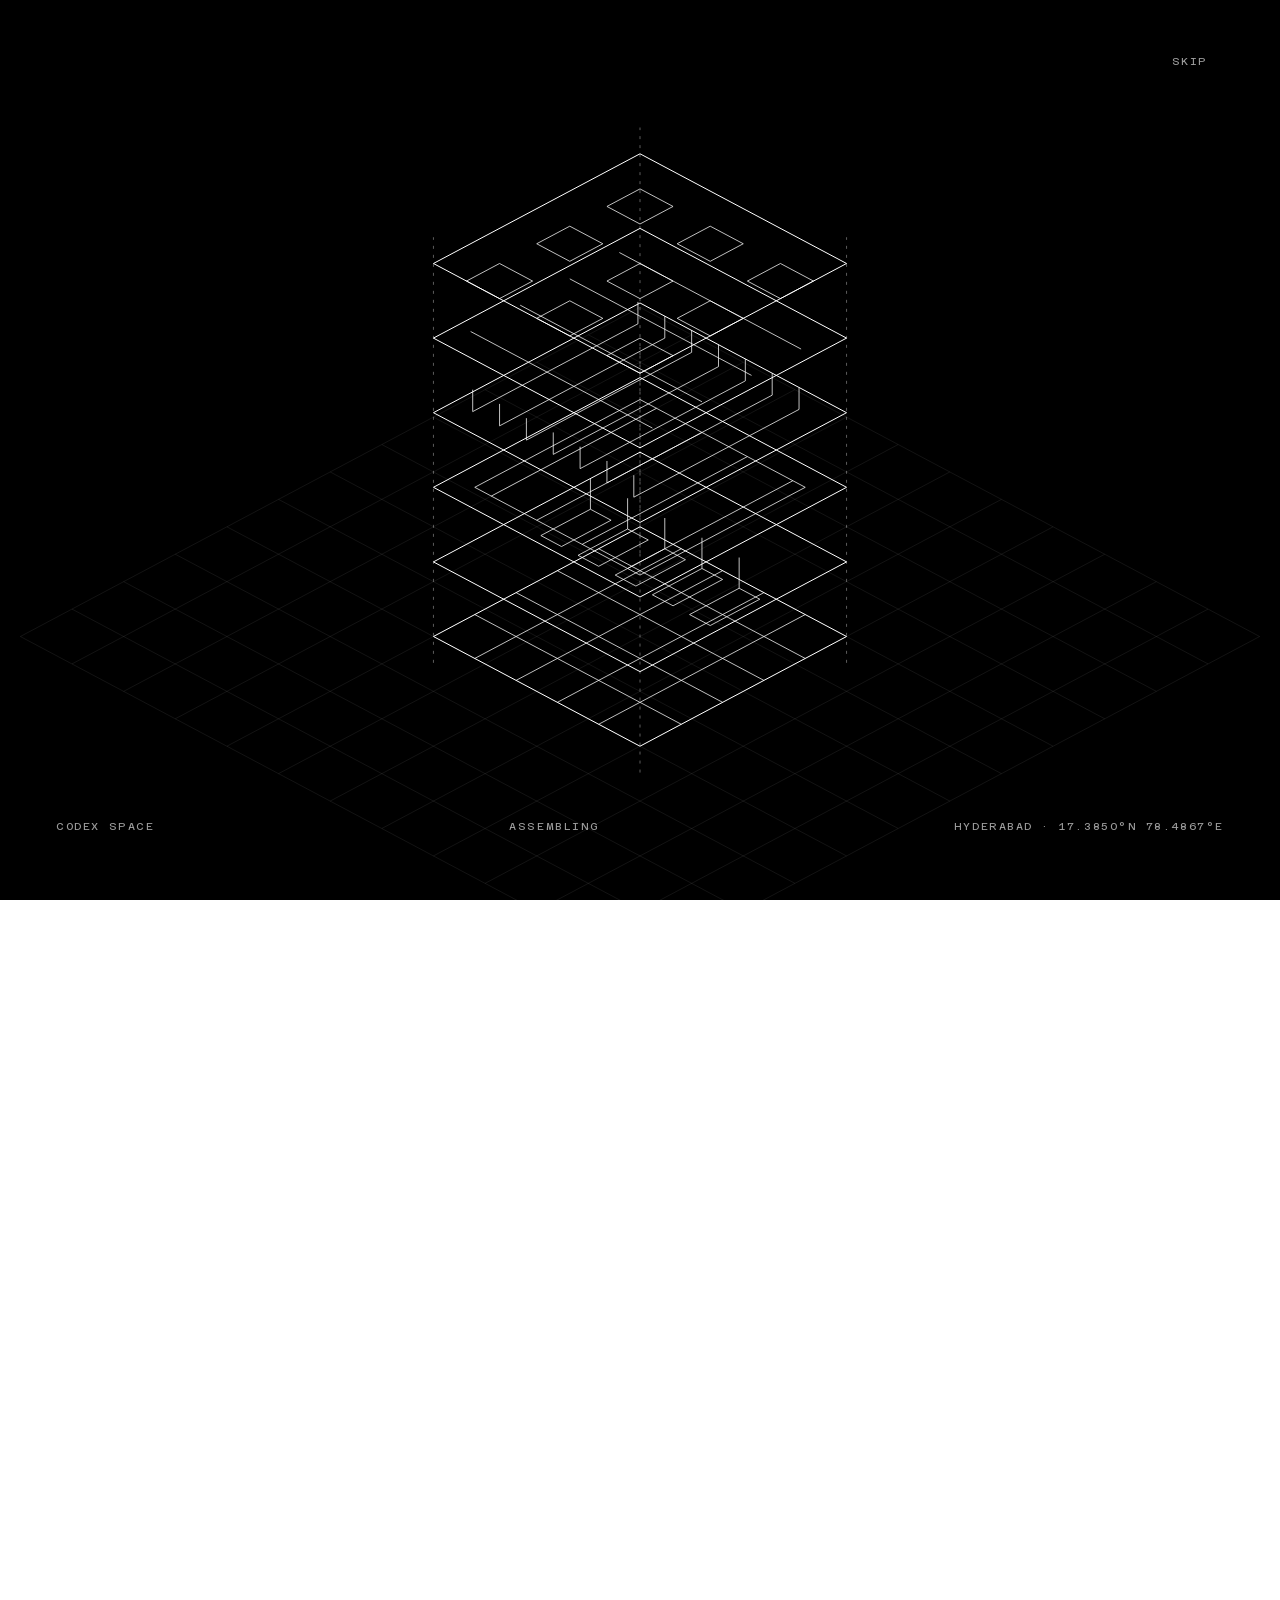
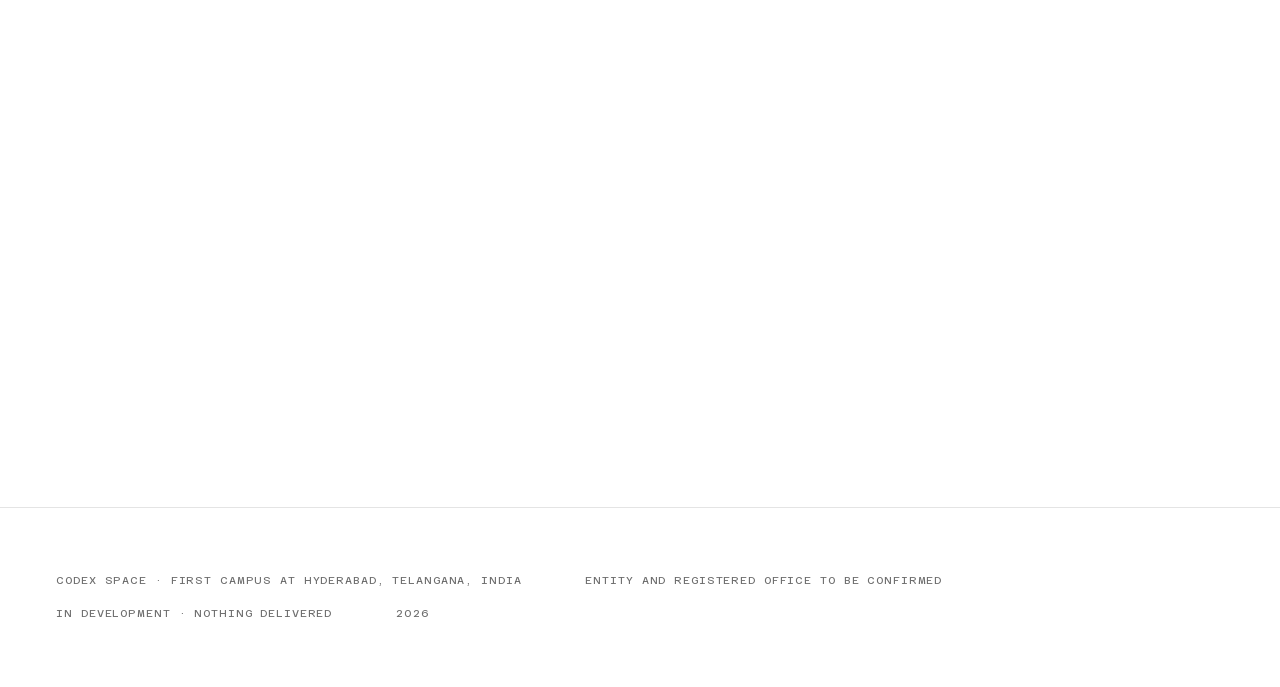
==== commit 04a0bbed: "Layer 08: the answers are contract terms, not company practice Codex Space owns land; it does not po" ====
--- a/index.html
+++ b/index.html
@@ -447,10 +447,19 @@
           else first. A project that cannot answer those three has not earned
           the site.
         </p>
+        <!-- The delivery model, stated plainly, because it is what makes the
+             schedule below mean anything. Codex Space owns land; it does not
+             pour concrete. Written as things the company does, the answers were
+             claims about operations that do not exist. Written as terms in the
+             works contract, they are claims about its own procurement — which
+             is the one thing a landowner can actually be held to before a
+             building exists. -->
         <p class="body" data-in style="margin-top:var(--s3)">
-          So they are settled in the order they bind, before anything is poured.
-          That is why they appear in this drawing set at all, rather than in a
-          report published once the halls are already standing.
+          Codex Space owns the land. The campus is delivered by an EPC
+          contractor, and every answer below is a term in that contract rather
+          than an intention. Before anything is built, that is the only form a
+          commitment can take: something a party is paid to meet, and can be
+          held to for failing.
         </p>
       </div>
 
@@ -464,11 +473,11 @@
       </figure>
     </div>
 
-    <!-- TODO(client): every answer below is a drafted position, not a signed
-         commitment. Each needs confirming against the environmental filings
-         before this goes to anyone outside. The water and land claims are the
-         two that would be checked first and are the two most costly to get
-         wrong.
+    <!-- TODO(client): every answer below is a drafted term, not a signed one.
+         Each needs checking against the EPC scope as issued, not against
+         intent. Land is the one Codex Space can answer for directly, since it
+         owns it; the other four are only as good as the contract that carries
+         them, so if a term is not in the scope it must not be on this page.
 
          It sits outside .layer__body deliberately. In the body it took the
          drawing's column, which left the prose column two paragraphs short of
@@ -480,6 +489,7 @@
          is what puts the drawing in the row's third column rather than under
          the prose. The drawing is supporting evidence, never the answer itself
          — the sentence is always visible, so nothing is hidden behind a click. -->
+    <p class="m" data-in style="margin-top:var(--s6);color:var(--grey)">Written into the works contract</p>
     <dl class="claims" data-in>
       <div>
         <dt>Water</dt>
@@ -515,9 +525,9 @@
       </div>
       <div>
         <dt>Air and noise</dt>
-        <dd class="claims__a">Standby generation runs on outage and scheduled test only, inside
-            daylight hours, with the test calendar given to the neighbouring
-            wards rather than filed.</dd>
+        <dd class="claims__a">Standby generation is specified to run on outage and
+            scheduled test only, inside daylight hours, with the test calendar
+            given to the neighbouring wards rather than filed.</dd>
         <dd class="claims__f">
           <img src="assets/draw/cl-air.webp" width="469" height="390"
                loading="lazy" decoding="async"
@@ -526,9 +536,10 @@
       </div>
       <div>
         <dt>Heat</dt>
-        <dd class="claims__a">Rejected heat is a resource this campus currently wastes. Recovery
-            is under review, and the review will be published whether or not
-            it is favourable.</dd>
+        <dd class="claims__a">Recovery is carried in the scope and priced, not
+            assumed. Whether it is built turns on there being a neighbour close
+            enough to take the heat, and that answer will be published either
+            way.</dd>
         <dd class="claims__f">
           <img src="assets/draw/cl-heat.webp" width="401" height="390"
                loading="lazy" decoding="async"
--- a/style.css
+++ b/style.css
@@ -721,7 +721,7 @@
    for a sentence — the answer would rag backwards from the right edge and read
    as a caption. Here the label holds a narrow fixed column and the answer runs
    at its own measure beside it, which is how a schedule is set. */
-.claims { border-top: 1px solid var(--rule); margin-top: var(--s6); }
+.claims { border-top: 1px solid var(--rule); margin-top: var(--s2); }
 .claims > div {
   display: grid; grid-template-columns: 1fr; gap: var(--s1) var(--s4);
   padding-block: var(--s2);
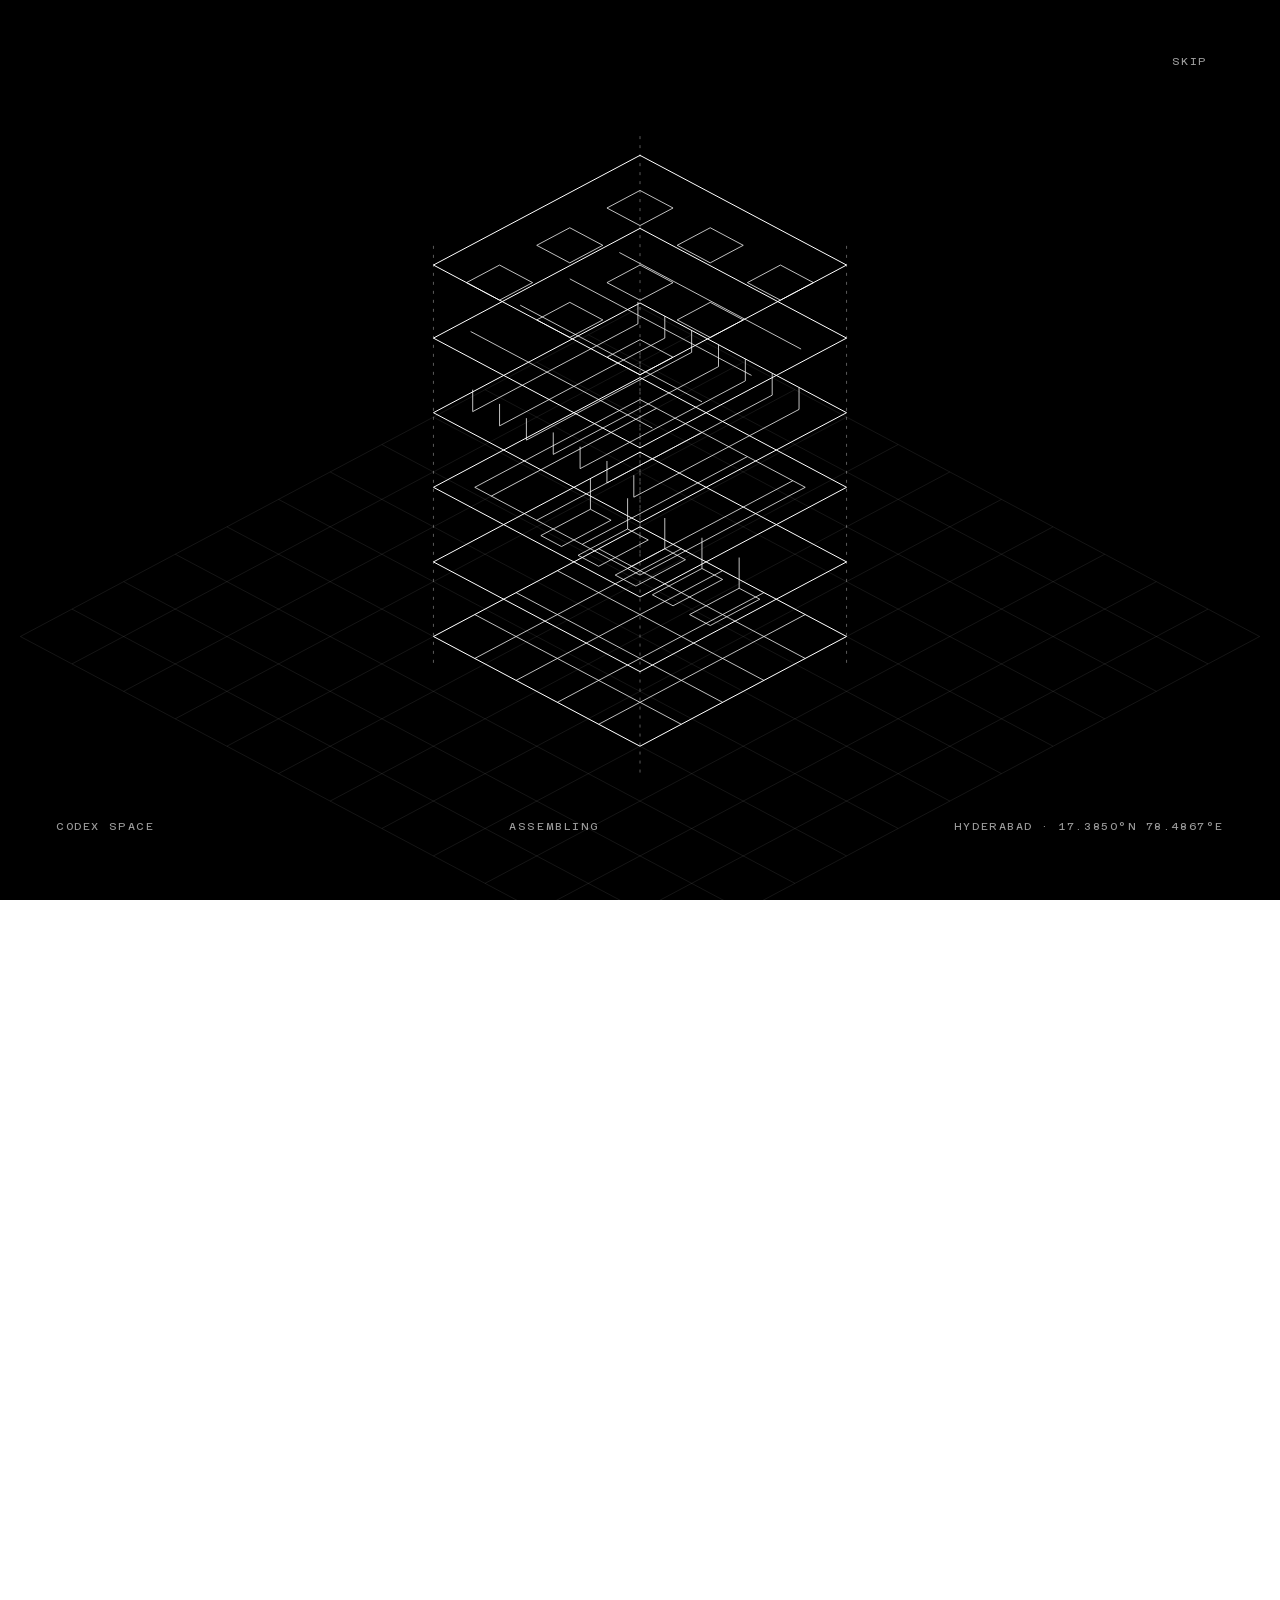
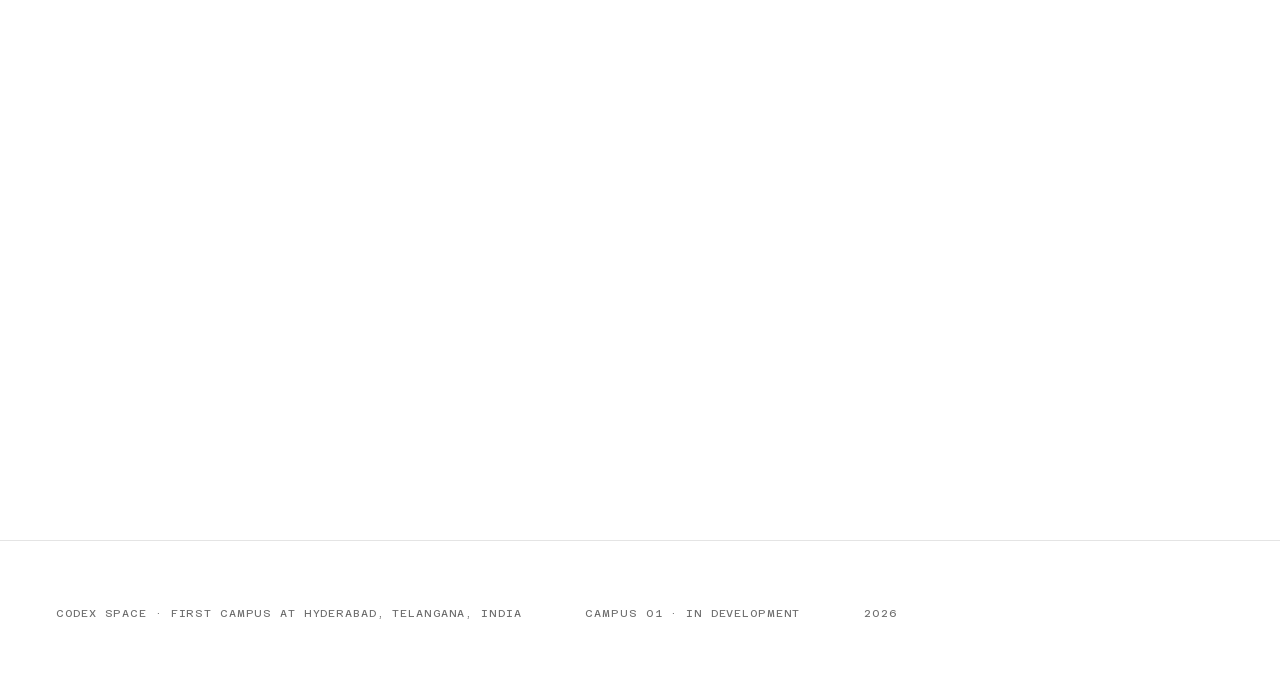
==== commit a3f3ccf8: "Footer: stop opening with the weakest facts Removes "Entity and registered office to be confirmed" a" ====
--- a/index.html
+++ b/index.html
@@ -655,9 +655,16 @@
 
 <footer class="layer wrap" style="padding-block:var(--s5);border-top:1px solid var(--rule)">
   <p class="m" style="display:flex;flex-wrap:wrap;gap:var(--s2) var(--s5)">
+    <!-- "Entity and registered office to be confirmed" and "nothing delivered"
+         are both gone. Neither was required by honesty: "in development" already
+         states the stage, and it is the industry's own word for a project before
+         construction, so it reads as a programme under way rather than as a
+         company apologising for existing. The two removed lines said the
+         opposite — that there is no entity yet and nothing to show. A developer
+         does not lead with its weakest facts, and no reader was better informed
+         for them. -->
     <span>Codex Space &middot; first campus at Hyderabad, Telangana, India</span>
-    <span>Entity and registered office to be confirmed</span>
-    <span>In development &middot; nothing delivered</span>
+    <span>Campus 01 &middot; in development</span>
     <span id="year">2026</span>
   </p>
 </footer>
--- a/style.css
+++ b/style.css
@@ -787,15 +787,12 @@
   .claims .claims__a { grid-area: text; }
   .claims__f { grid-area: fig; justify-self: end; }
 
-  /* Five into two columns leaves the last one beside a hole, so it runs the
-     full width and keeps the original three-field arrangement — which reads as
-     the schedule closing rather than as a row that failed to pair. */
-  .claims > div:last-child {
-    grid-column: 1 / -1;
-    grid-template-columns: 16ch minmax(0, 62ch) 1fr;
-    grid-template-areas: "label text fig";
-    align-items: center;
-  }
+  /* The fifth row stays a normal cell and the column beside it is simply empty.
+     It ran full width before, on the theory that a row spanning the measure
+     reads as the schedule closing — it does not. Stretched across the page the
+     label, the answer and the drawing end up separated by voids the paired rows
+     never show, and the last row looks broken rather than final. A schedule
+     that ends short is ordinary; a row with its own layout is not. */
 }
 
 /* The dark interval. One section inverts, where the machine is running rather
@@ -919,7 +916,12 @@
     text-align: center;
   }
   .hero__spec > div { padding: 0; border-left: 0; }
-  .layer__body { grid-template-columns: 5fr 7fr; gap: var(--s7); align-items: start; }
+  /* Centred, not top-aligned. The prose column runs 232-288px against a 479px
+     plate on every layer, so starting both at the top put all the text in the
+     upper half and left the lower half of the column empty beside the drawing —
+     the two sides read as sitting at different heights. Centring hangs the text
+     on the drawing's middle, which is where the drawing's own mass is. */
+  .layer__body { grid-template-columns: 5fr 7fr; gap: var(--s7); align-items: center; }
 
   .layer--flip .layer__body > :first-child { order: 2; }
 }
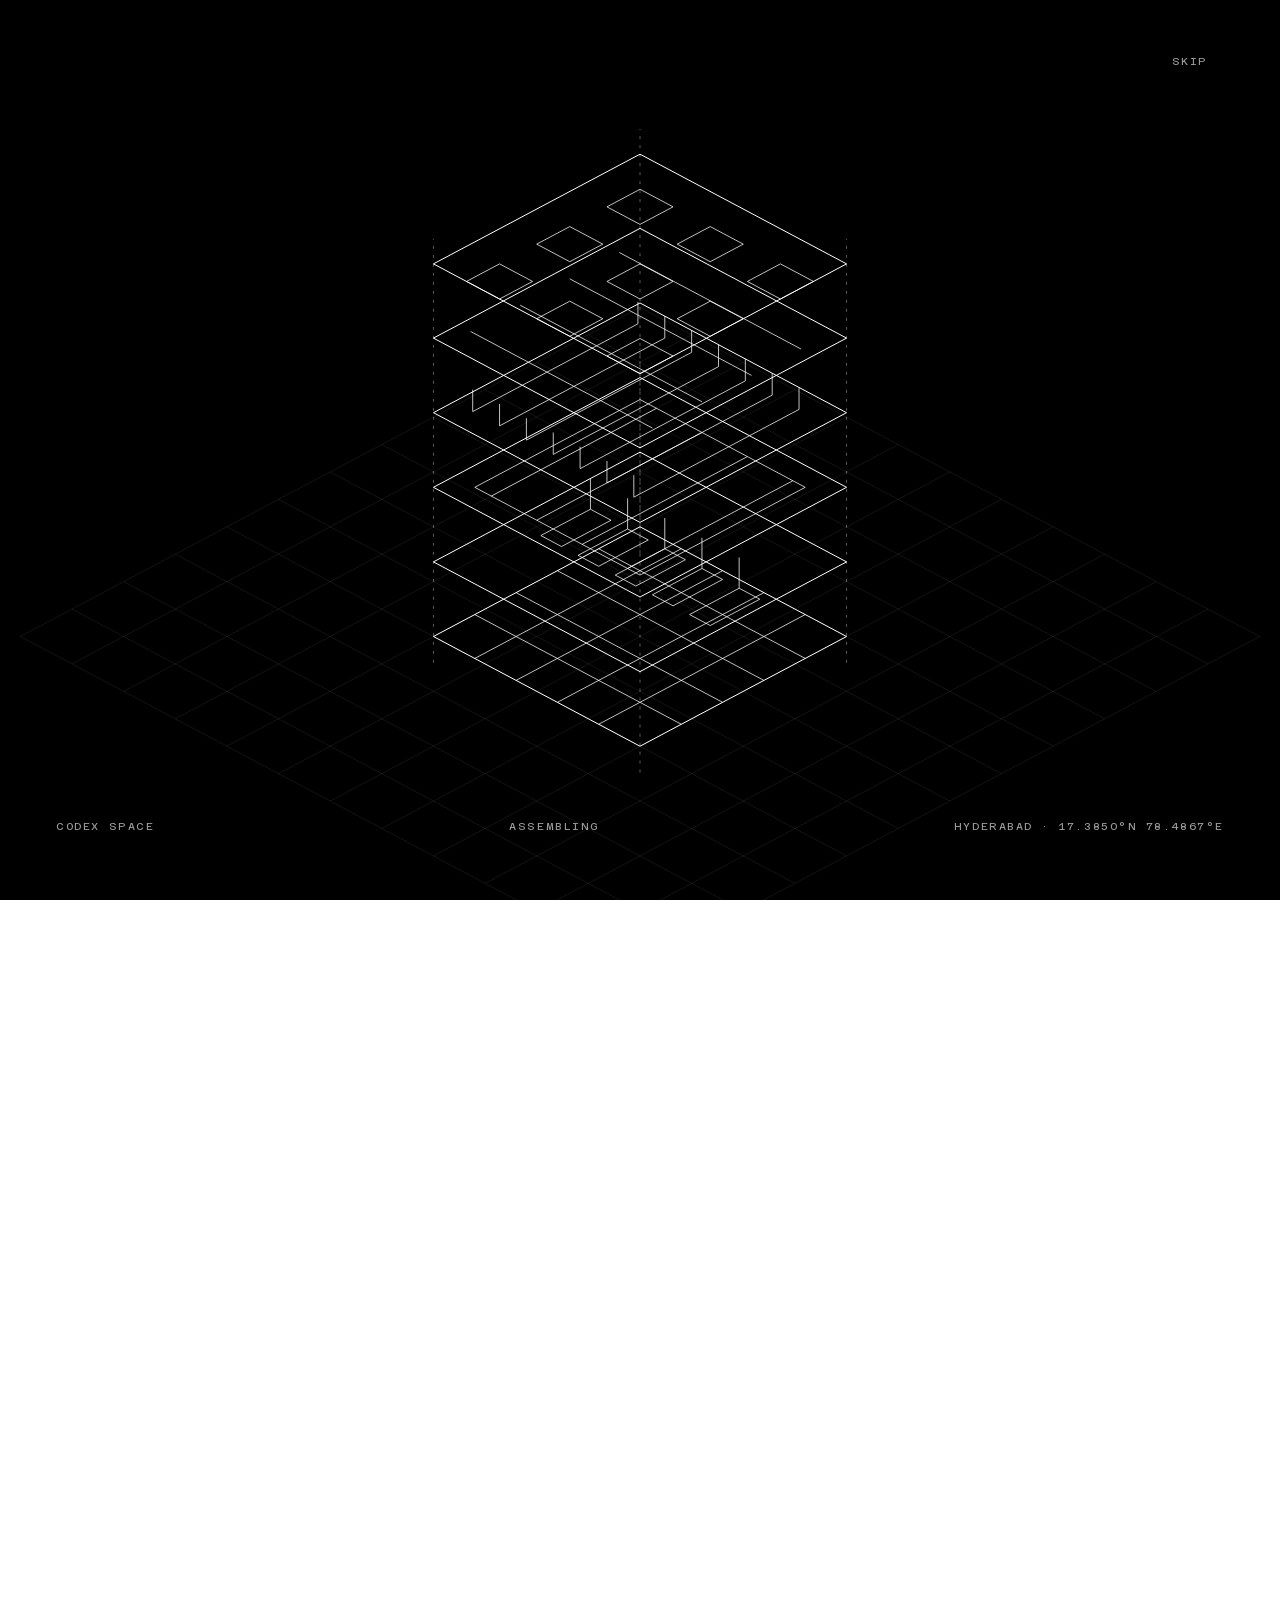
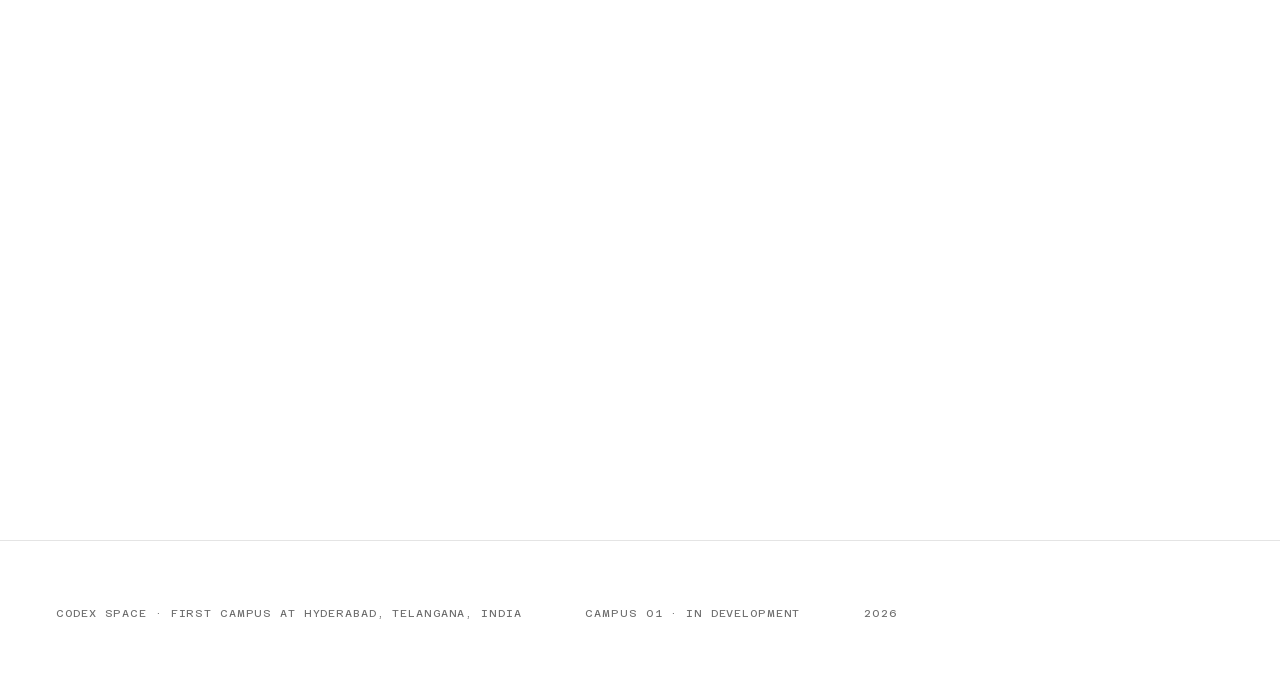
==== commit a66ed030: "Sheet 00 becomes Design intent "General arrangement" names the overview drawing in a set, and sheet " ====
--- a/index.html
+++ b/index.html
@@ -91,7 +91,7 @@
          permanent; a register you open is not in the margin at all. -->
     <button class="nav__sheet" id="nav-sheet-btn" type="button"
             aria-expanded="false" aria-controls="register">
-      <span class="m" id="nav-sheet">Layer 00 &middot; General arrangement</span>
+      <span class="m" id="nav-sheet">Layer 00 &middot; Design intent</span>
       <span class="nav__sheet-mk" aria-hidden="true"></span>
       <span class="vh">Open drawing register</span>
     </button>
@@ -116,7 +116,7 @@
     <div class="register__in">
       <p class="m register__cap">Drawing register &middot; 11 layers, 7 plates</p>
       <ol class="register__list">
-        <li><a href="#hero"><span class="m register__n">00</span><span class="register__t">General arrangement</span><span class="m register__d">No plate</span></a></li>
+        <li><a href="#hero"><span class="m register__n">00</span><span class="register__t">Design intent</span><span class="m register__d">No plate</span></a></li>
         <li><a href="#l01"><span class="m register__n">01</span><span class="register__t">Foundation</span><span class="m register__d">Dwg 01</span></a></li>
         <li style="--sys:var(--sys-power)"><a href="#l02"><span class="m register__n">02</span><span class="register__t">Power</span><span class="m register__d">Dwg 02</span></a></li>
         <li style="--sys:var(--sys-cooling)"><a href="#l03"><span class="m register__n">03</span><span class="register__t">Cooling</span><span class="m register__d">Dwg 03</span></a></li>
@@ -152,7 +152,7 @@
     <canvas class="weave" id="weave" aria-hidden="true"></canvas>
 
     <div class="hero__row wrap">
-      <p class="m" data-in>Layer 00 &middot; General arrangement</p>
+      <p class="m" data-in>Layer 00 &middot; Design intent</p>
       <!-- The last word turns over. The rotator is aria-hidden and a static
            copy sits beside it in the accessible tree, so the heading always
            announces one settled sentence — a screen reader should not hear the
--- a/style.css
+++ b/style.css
@@ -300,7 +300,7 @@
 .nav__mark { flex: none; font-weight: 600; font-size: var(--t-cap); letter-spacing: -0.01em; color: var(--black); }
 /* min-width:0 on both the button and the label. A flex item defaults to
    min-width:auto, which refuses to shrink below its content — without this the
-   longest sheet name ("Layer 00 · General arrangement") pushes the bar wider
+   longest sheet name ("Layer 08 · Sustainability") pushes the bar wider
    than a phone instead of ellipsing, and the row overflows. */
 #nav-sheet {
   flex: 1 1 auto; min-width: 0;
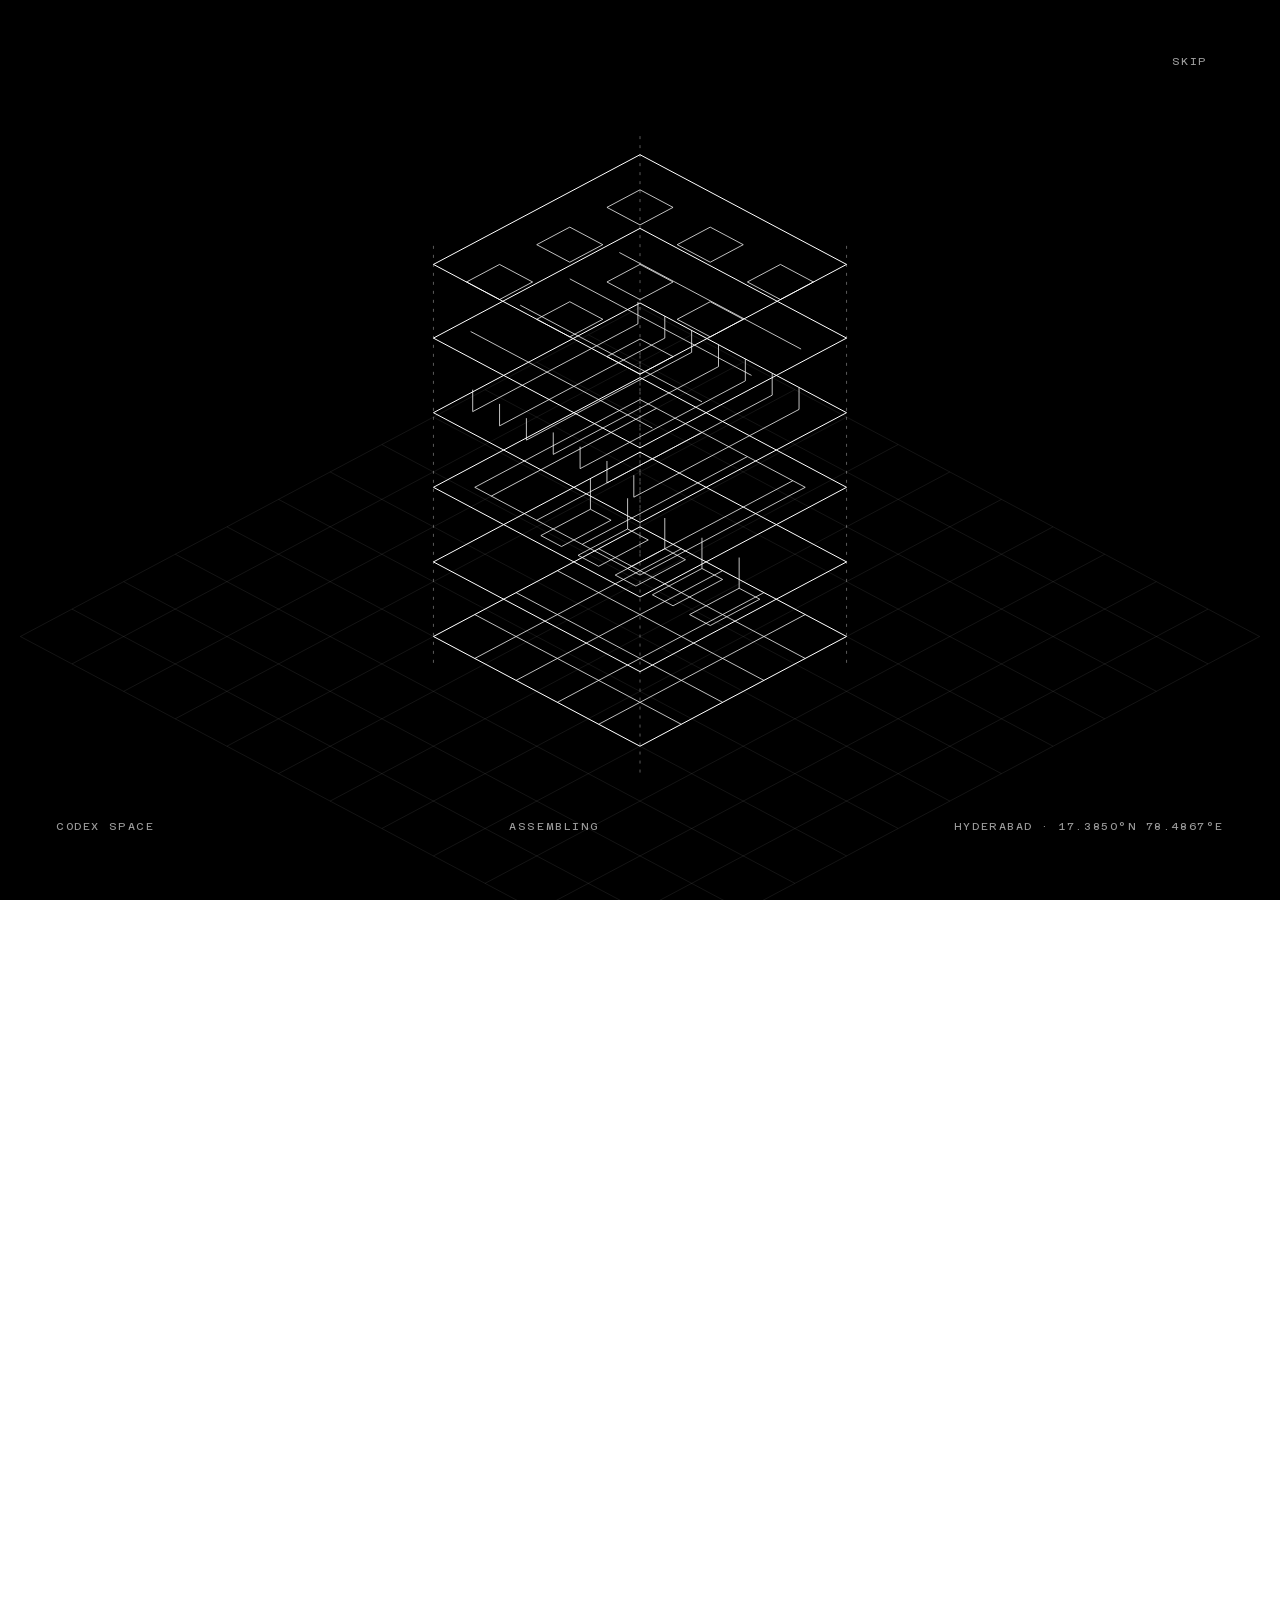
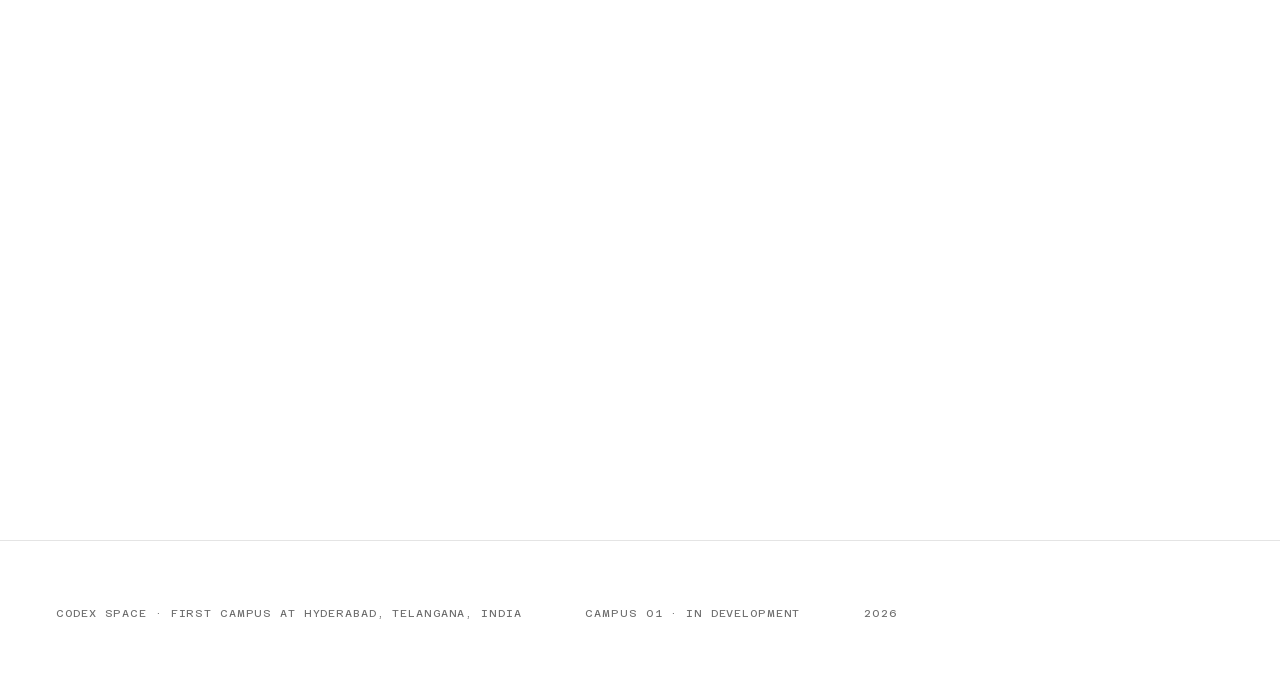
==== commit 94c653b6: "Sheet 00 becomes Overview Every other sheet is a plain noun for what it contains - Foundation, Power" ====
--- a/index.html
+++ b/index.html
@@ -91,7 +91,7 @@
          permanent; a register you open is not in the margin at all. -->
     <button class="nav__sheet" id="nav-sheet-btn" type="button"
             aria-expanded="false" aria-controls="register">
-      <span class="m" id="nav-sheet">Layer 00 &middot; Design intent</span>
+      <span class="m" id="nav-sheet">Layer 00 &middot; Overview</span>
       <span class="nav__sheet-mk" aria-hidden="true"></span>
       <span class="vh">Open drawing register</span>
     </button>
@@ -116,7 +116,7 @@
     <div class="register__in">
       <p class="m register__cap">Drawing register &middot; 11 layers, 7 plates</p>
       <ol class="register__list">
-        <li><a href="#hero"><span class="m register__n">00</span><span class="register__t">Design intent</span><span class="m register__d">No plate</span></a></li>
+        <li><a href="#hero"><span class="m register__n">00</span><span class="register__t">Overview</span><span class="m register__d">No plate</span></a></li>
         <li><a href="#l01"><span class="m register__n">01</span><span class="register__t">Foundation</span><span class="m register__d">Dwg 01</span></a></li>
         <li style="--sys:var(--sys-power)"><a href="#l02"><span class="m register__n">02</span><span class="register__t">Power</span><span class="m register__d">Dwg 02</span></a></li>
         <li style="--sys:var(--sys-cooling)"><a href="#l03"><span class="m register__n">03</span><span class="register__t">Cooling</span><span class="m register__d">Dwg 03</span></a></li>
@@ -152,7 +152,7 @@
     <canvas class="weave" id="weave" aria-hidden="true"></canvas>
 
     <div class="hero__row wrap">
-      <p class="m" data-in>Layer 00 &middot; Design intent</p>
+      <p class="m" data-in>Layer 00 &middot; Overview</p>
       <!-- The last word turns over. The rotator is aria-hidden and a static
            copy sits beside it in the accessible tree, so the heading always
            announces one settled sentence — a screen reader should not hear the
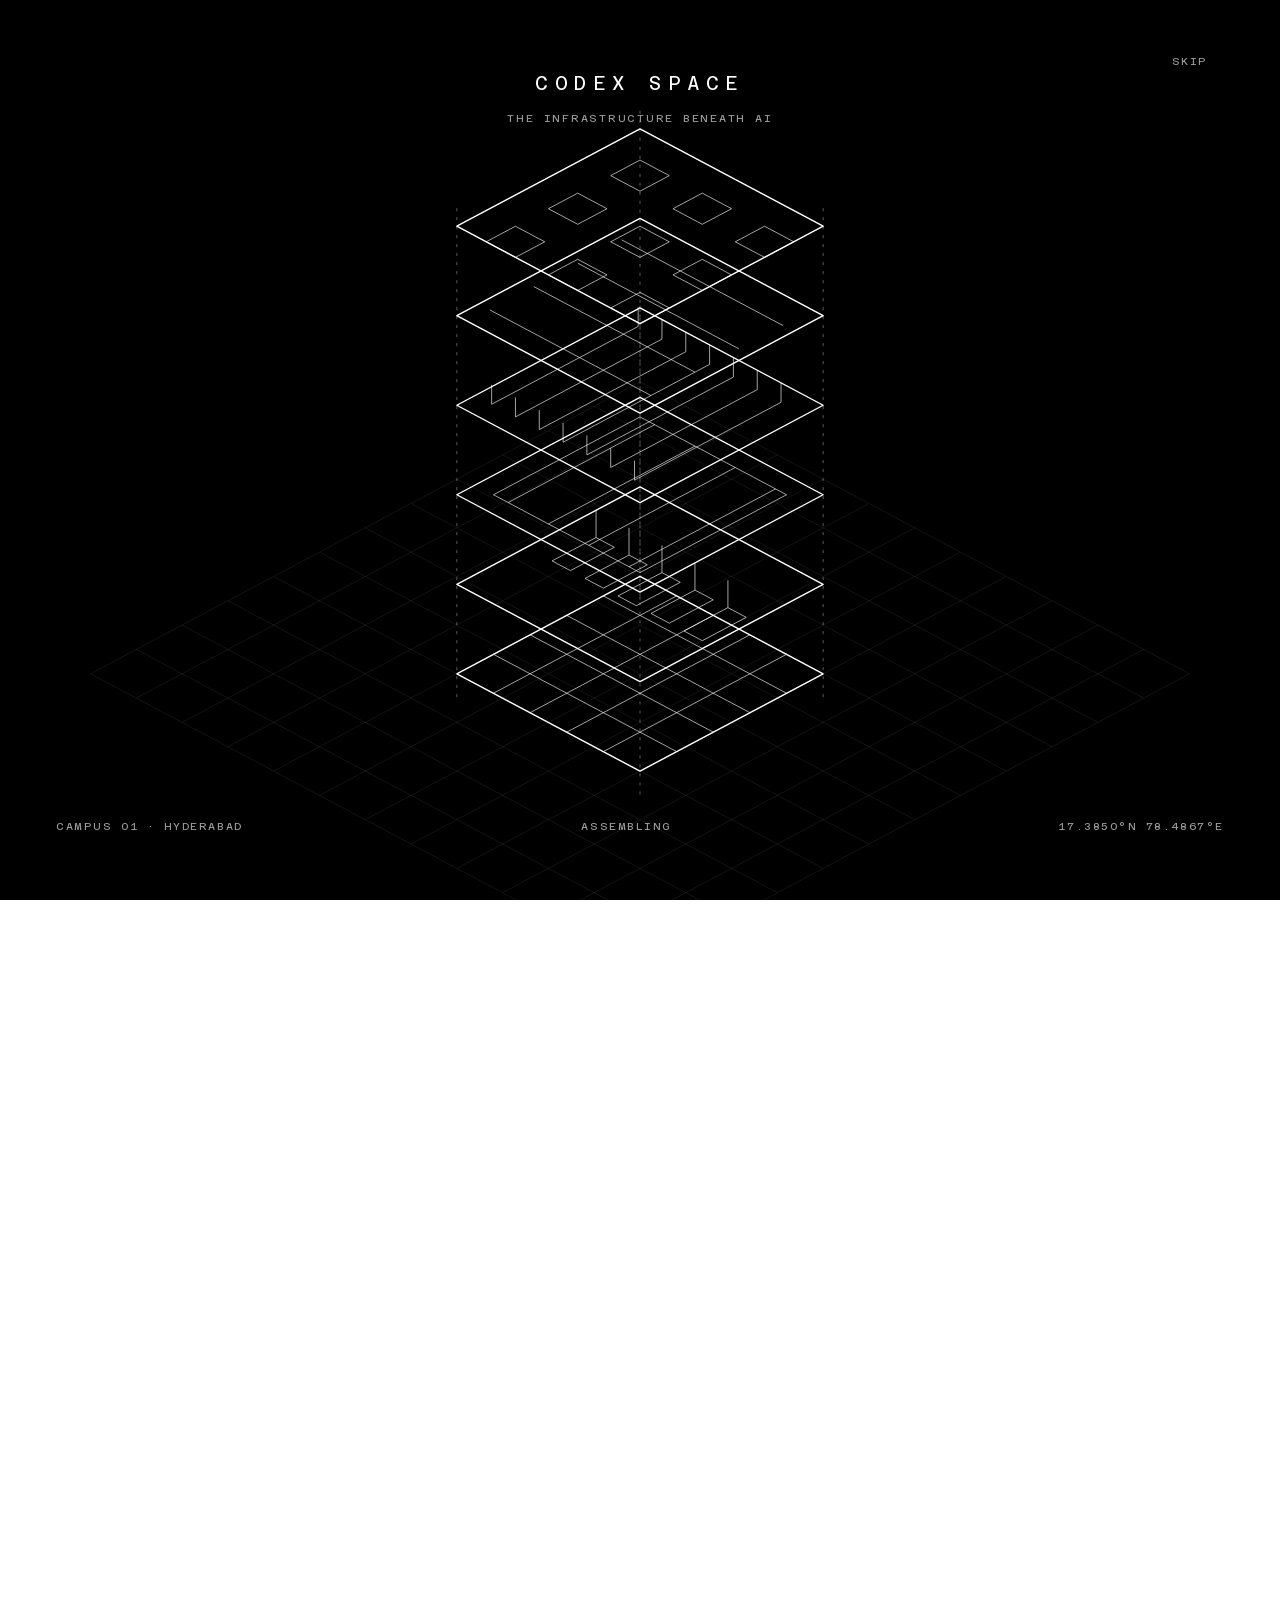
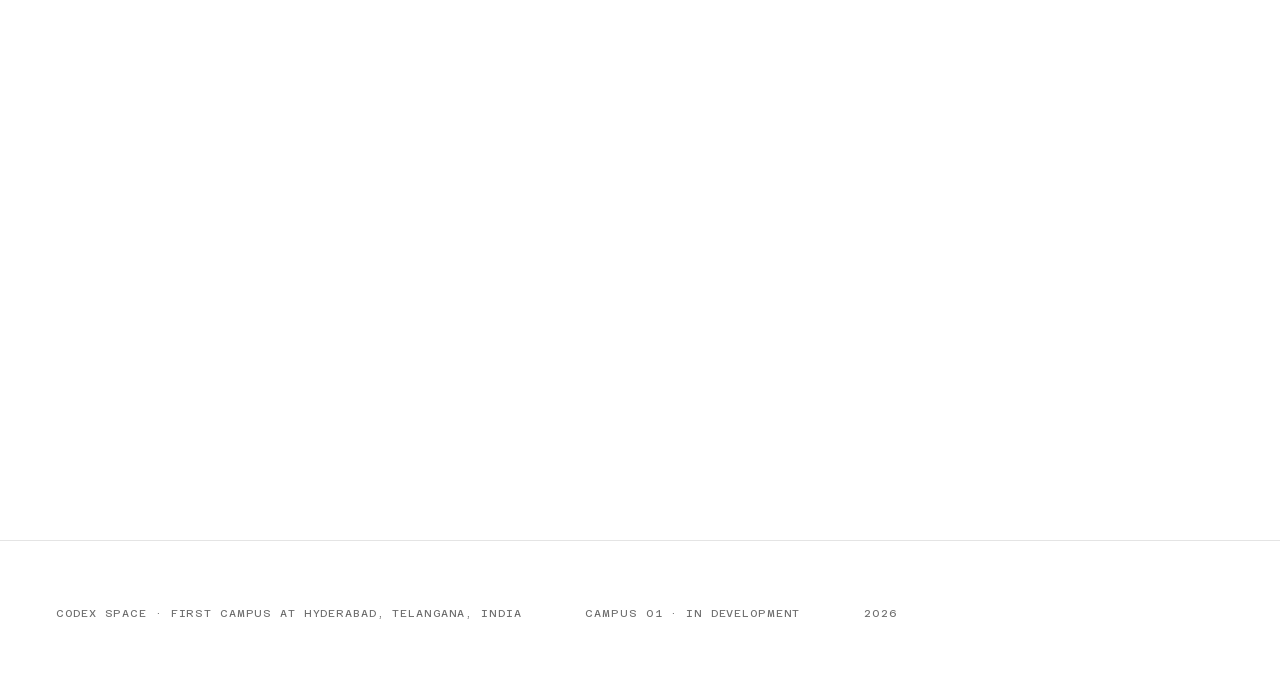
==== commit a5809fd4: "Opening: identity, centred state, dots, clearer stack The name and what the company is now sit centr" ====
--- a/index.html
+++ b/index.html
@@ -71,10 +71,21 @@
 <div class="cine" id="cine" role="dialog" aria-modal="true"
      aria-label="Opening sequence" hidden>
   <canvas class="cine__c" id="cine-c" aria-hidden="true"></canvas>
+
+  <!-- The name and what the company is, stated over the assembly rather than
+       left to the bottom rail. It sat in the corner before, which is where a
+       plotter stamp goes and not where an identity does — this is the first
+       thing anyone sees of the company and it should say so. -->
+  <div class="cine__id" aria-hidden="true">
+    <p class="cine__mark">Codex&nbsp;Space</p>
+    <p class="cine__tag">The infrastructure beneath AI</p>
+  </div>
+
   <p class="cine__meta" aria-hidden="true">
-    <span>Codex Space</span>
-    <span id="cine-state">Assembling</span>
-    <span>Hyderabad · 17.3850&deg;N 78.4867&deg;E</span>
+    <span>Campus 01 &middot; Hyderabad</span>
+    <span class="cine__st"><span id="cine-state">Assembling</span><span
+      class="cine__dots" id="cine-dots"><i></i><i></i><i></i></span></span>
+    <span>17.3850&deg;N 78.4867&deg;E</span>
   </p>
   <button class="cine__skip" id="cine-skip" type="button">Skip<span class="vh"> opening sequence</span></button>
 </div>
--- a/style.css
+++ b/style.css
@@ -435,11 +435,54 @@
 .cine[hidden] { display: none; }
 .cine[data-leaving="true"] { opacity: 0; pointer-events: none; }
 .cine__c { position: absolute; inset: 0; width: 100%; height: 100%; }
+/* The identity, centred over the assembly. */
+.cine__id {
+  position: absolute; left: var(--gut); right: var(--gut);
+  top: clamp(48px, 7.5vh, 96px);
+  text-align: center; pointer-events: none;
+  animation: cine-id 1000ms var(--ease) 500ms both;
+}
+.cine__mark {
+  font-family: var(--mono); text-transform: uppercase;
+  font-size: clamp(15px, 1.5vw, 22px); letter-spacing: 0.34em;
+  color: var(--white);
+}
+.cine__tag {
+  font-family: var(--mono); text-transform: uppercase;
+  font-size: var(--t-mono); letter-spacing: 0.16em;
+  color: var(--grey-2); margin-top: 12px;
+}
+@keyframes cine-id { from { opacity: 0; transform: translateY(-8px); } to { opacity: 1; transform: none; } }
+
+/* Three equal tracks, so the state sits on the screen's centre line and not
+   merely between whatever the two side items happen to measure. space-between
+   put it wherever the coordinates ended, which was 130px left of the assembly
+   it is describing. */
 .cine__meta {
   position: absolute; left: var(--gut); bottom: var(--s5); right: var(--gut);
-  display: flex; justify-content: space-between; gap: var(--s4);
+  display: grid; grid-template-columns: 1fr auto 1fr; gap: var(--s4);
+  align-items: baseline;
   font-family: var(--mono); font-size: var(--t-mono); letter-spacing: 0.14em;
   text-transform: uppercase; color: var(--grey-2);
+}
+.cine__meta > :last-child { text-align: right; }
+
+/* The three dots. Separate elements rather than an animated `content` string,
+   which is not interpolatable and lands differently in every engine. They stop
+   when the sequence does — the state reads ASSEMBLED at that point, and a
+   finished thing should not still be waiting. */
+.cine__st { display: inline-flex; align-items: baseline; }
+.cine__dots { display: inline-flex; margin-left: 2px; }
+.cine__dots i { font-style: normal; opacity: 0; animation: cine-dot 1400ms steps(1, end) infinite; }
+.cine__dots i::before { content: "."; }
+.cine__dots i:nth-child(2) { animation-delay: 240ms; }
+.cine__dots i:nth-child(3) { animation-delay: 480ms; }
+.cine__dots[hidden] { display: none; }
+@keyframes cine-dot { 0%, 70% { opacity: 1; } 71%, 100% { opacity: 0; } }
+
+@media (prefers-reduced-motion: reduce) {
+  .cine__id { animation: none; }
+  .cine__dots i { animation: none; opacity: 1; }
 }
 .cine__skip {
   position: absolute; right: var(--gut); top: var(--s4);
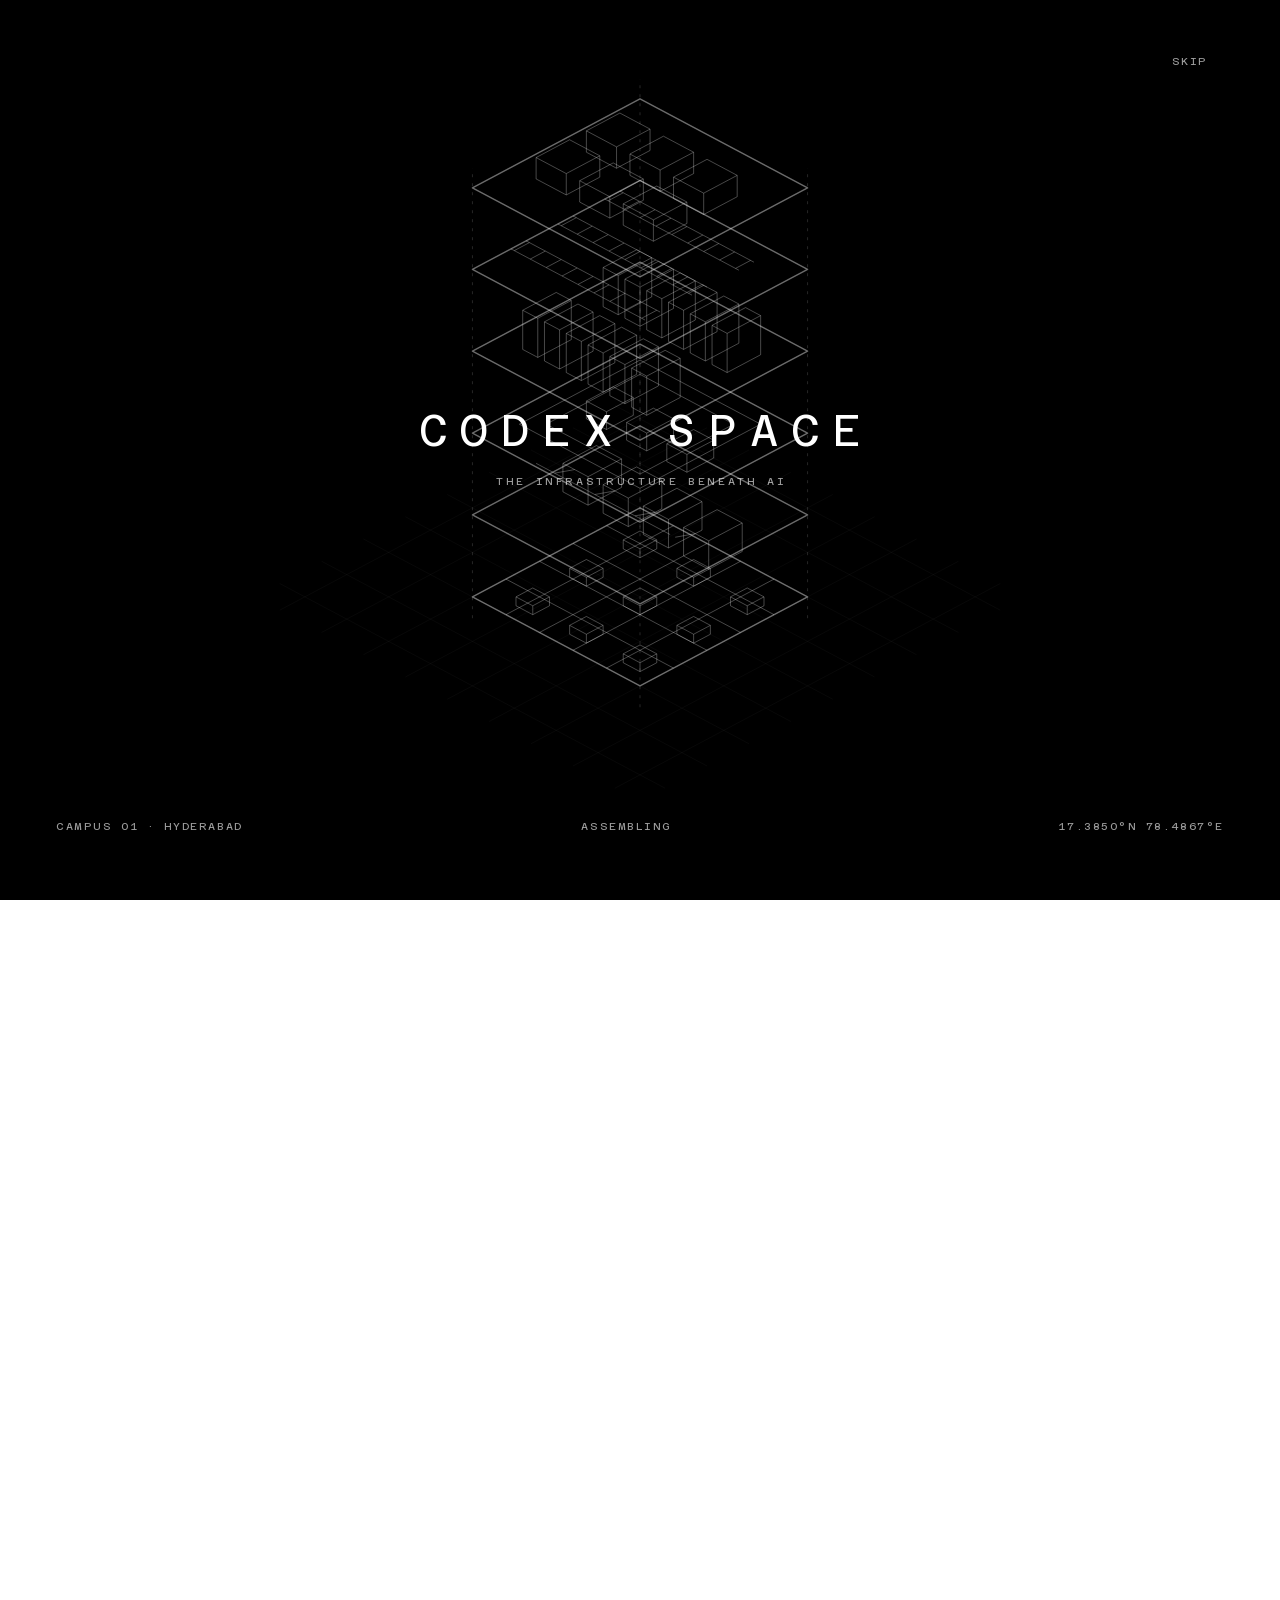
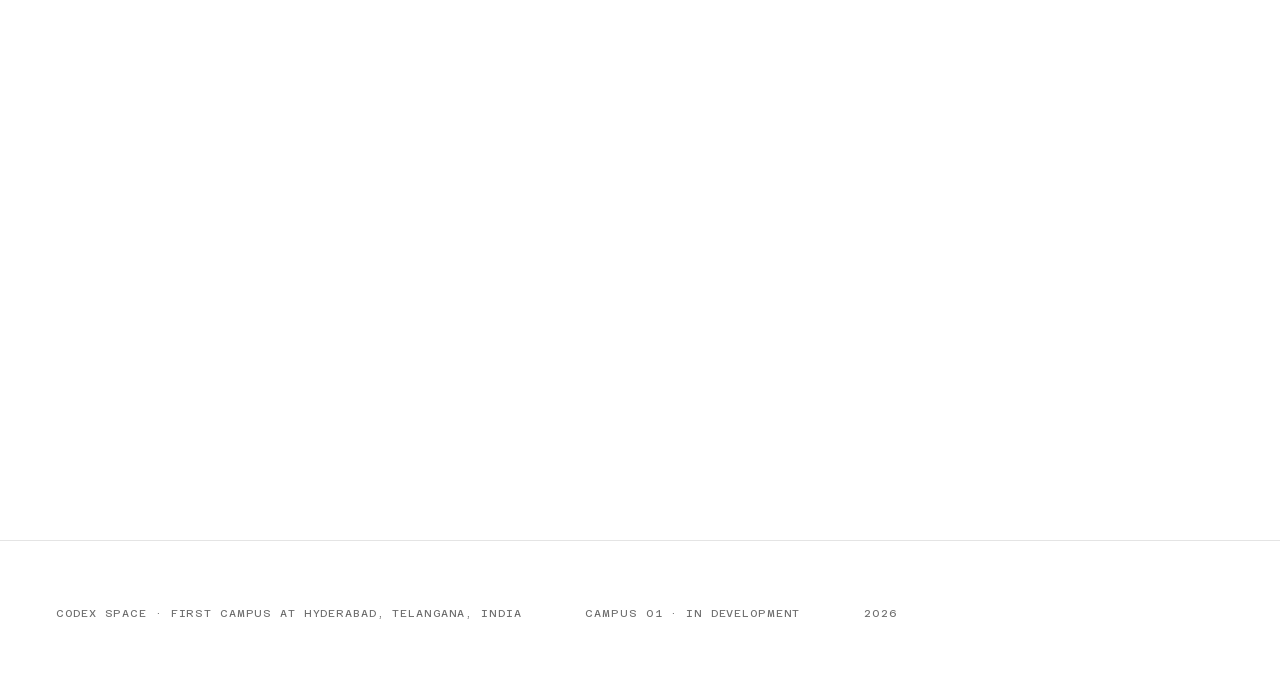
==== commit bd4d2f05: "Mobile: the title block stops truncating The bar is the only wayfinding on the page and it truncated" ====
--- a/index.html
+++ b/index.html
@@ -102,7 +102,7 @@
          permanent; a register you open is not in the margin at all. -->
     <button class="nav__sheet" id="nav-sheet-btn" type="button"
             aria-expanded="false" aria-controls="register">
-      <span class="m" id="nav-sheet">Layer 00 &middot; Overview</span>
+      <span class="m" id="nav-sheet"><span class="nav__w">Layer </span>00 &middot; Overview</span>
       <span class="nav__sheet-mk" aria-hidden="true"></span>
       <span class="vh">Open drawing register</span>
     </button>
--- a/style.css
+++ b/style.css
@@ -312,6 +312,55 @@
 .nav__cta { flex: none; margin-left: auto; }
 .nav__meta + .nav__cta { margin-left: var(--s4); }
 
+/* --------------------------------------------------------------------------
+   THE BAR ON A PHONE
+
+   The title block is the only wayfinding on the page and it was truncating on
+   every section below about 700px — "LAYER 06 · OPE…". Measured at 390: the
+   block had 123px and needed 191.
+
+   The cause was `margin-left: auto` on the Enquire link. An auto margin absorbs
+   ALL free space before any flex item is allowed to grow, so the leftover sat
+   in a gap beside Enquire while the block it should have gone to was squeezed
+   to nothing. Dropping the auto margin and letting the block grow gives it
+   188px at 390 — and the longest label, Layer 08 · Sustainability, needs 191.
+
+   Three short of the worst case is not a fix, so the word "Layer" goes as well
+   below 520px. The number and the name carry the meaning; the word is the part
+   nobody needed. That leaves 146 against 188, with room for a longer section
+   name than any currently on the page.
+   -------------------------------------------------------------------------- */
+@media (max-width: 720px) {
+  .nav__row { gap: var(--s2); }
+  /* Both selectors, because `.nav__meta + .nav__cta` outranks `.nav__cta` and
+     was the one actually holding the 40px. Fixing only the weaker rule changed
+     nothing, which is exactly what the measurement showed. */
+  .nav__cta, .nav__meta + .nav__cta { margin-left: 0; }
+  .nav__sheet { flex: 1 1 auto; }
+}
+@media (max-width: 520px) {
+  .nav__w { display: none; }
+}
+@media (max-width: 400px) {
+  /* Below 400 the row cannot hold all three. Measured at 360 the block had
+     133px against the 153 the longest label needs, and closing a 20px gap by
+     shaving the wordmark, the chevron and the tracking together is three
+     fragile changes that break again the moment a section is renamed.
+
+     So the block takes a row of its own. The mark and the enquiry stay on the
+     first line, the block runs the full width beneath them, and it cannot
+     truncate at any width because nothing is competing with it. */
+  .nav__row { flex-wrap: wrap; gap: var(--s1) var(--s2); }
+  .nav__sheet { order: 3; flex: 1 0 100%; margin-inline: 0; padding-inline: 0; }
+  .nav__cta, .nav__meta + .nav__cta { margin-left: auto; }
+
+  /* The bar is fixed, and two rows make it 130px instead of 93. Both numbers
+     that were sized against the old height have to move with it, or an
+     anchored heading lands underneath the thing that just told you where you
+     are — measured at 121px against a 130px bar. */
+  html { scroll-padding-top: 146px; }
+}
+
 /* The title block, as a control. It has to read as a label first and a button
    second, so there is no chrome at all until the pointer arrives — then one
    hairline, the same weight as every other rule on the page. */
@@ -435,24 +484,31 @@
 .cine[hidden] { display: none; }
 .cine[data-leaving="true"] { opacity: 0; pointer-events: none; }
 .cine__c { position: absolute; inset: 0; width: 100%; height: 100%; }
-/* The identity, centred over the assembly. */
+/* The identity, on the centre of the screen and on top of the drawing. It sat
+   above the assembly before, which pushed the drawing into the lower half and
+   left the two competing at equal weight — the wordmark should be the thing the
+   eye lands on, with the structure behind it. */
 .cine__id {
-  position: absolute; left: var(--gut); right: var(--gut);
-  top: clamp(48px, 7.5vh, 96px);
+  position: absolute; inset: 0; z-index: 1;
+  display: grid; place-content: center; justify-items: center;
   text-align: center; pointer-events: none;
-  animation: cine-id 1000ms var(--ease) 500ms both;
+  animation: cine-id 1100ms var(--ease) 450ms both;
 }
 .cine__mark {
   font-family: var(--mono); text-transform: uppercase;
-  font-size: clamp(15px, 1.5vw, 22px); letter-spacing: 0.34em;
+  font-size: clamp(24px, 3.4vw, 56px);
+  letter-spacing: 0.3em; text-indent: 0.3em;   /* the tracking is trailing, so put it back */
+  line-height: 1;
   color: var(--white);
 }
 .cine__tag {
   font-family: var(--mono); text-transform: uppercase;
-  font-size: var(--t-mono); letter-spacing: 0.16em;
-  color: var(--grey-2); margin-top: 12px;
-}
-@keyframes cine-id { from { opacity: 0; transform: translateY(-8px); } to { opacity: 1; transform: none; } }
+  font-size: clamp(10px, 0.86vw, 13px);
+  letter-spacing: 0.24em; text-indent: 0.24em;
+  color: rgba(255,255,255,0.62);
+  margin-top: 20px;
+}
+@keyframes cine-id { from { opacity: 0; transform: translateY(10px); } to { opacity: 1; transform: none; } }
 
 /* Three equal tracks, so the state sits on the screen's centre line and not
    merely between whatever the two side items happen to measure. space-between
@@ -1023,6 +1079,13 @@
    This also fixes a real defect: the reveal leaves anything not yet scrolled
    past at opacity 0, so printing on load produced a nearly blank document.
    ========================================================================= */
+/* Sits here rather than beside the rest of the small-screen rules because
+   .hero declares its own padding further down the sheet; stated earlier, this
+   loses to it and the hero opens 4px under a 130px bar. */
+@media (max-width: 400px) {
+  .hero { padding-block: calc(130px + var(--s4)) var(--s4); }
+}
+
 @media print {
   @page { size: A4 landscape; margin: 14mm 16mm 26mm; }
 
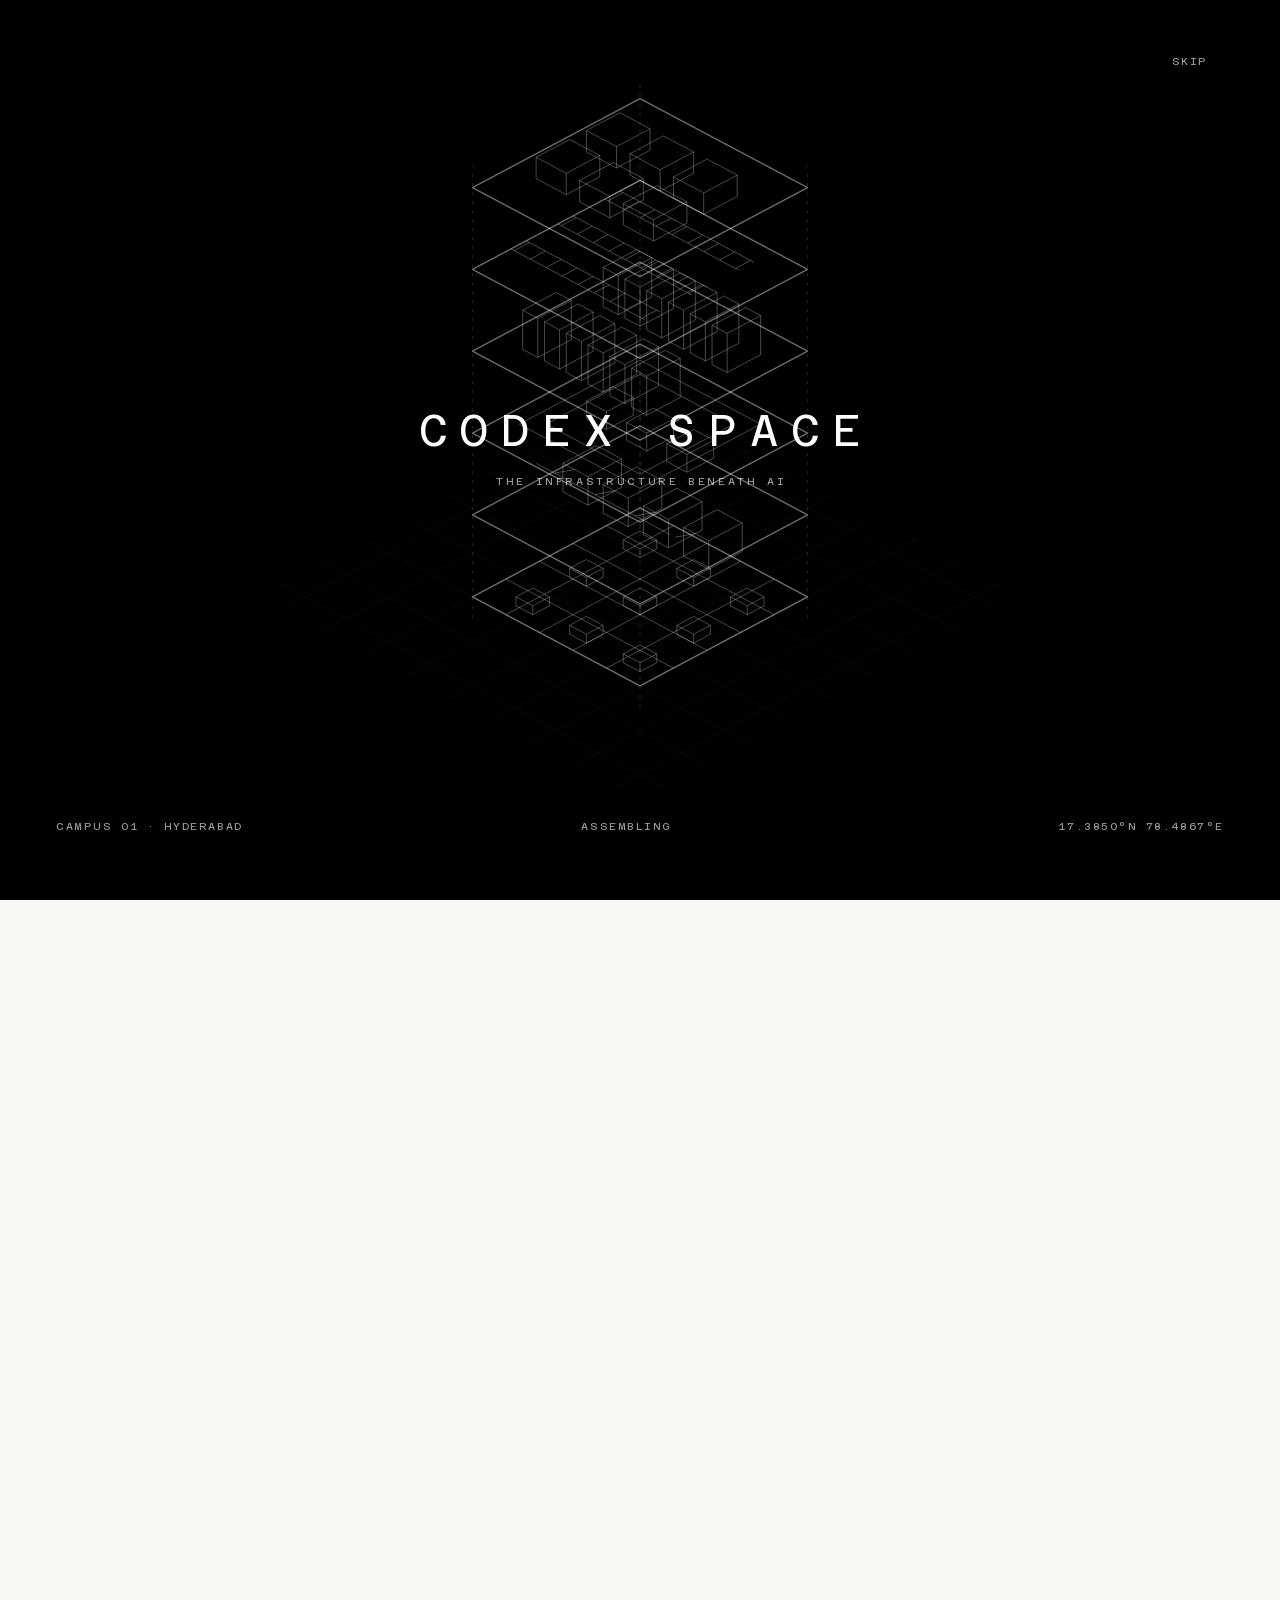
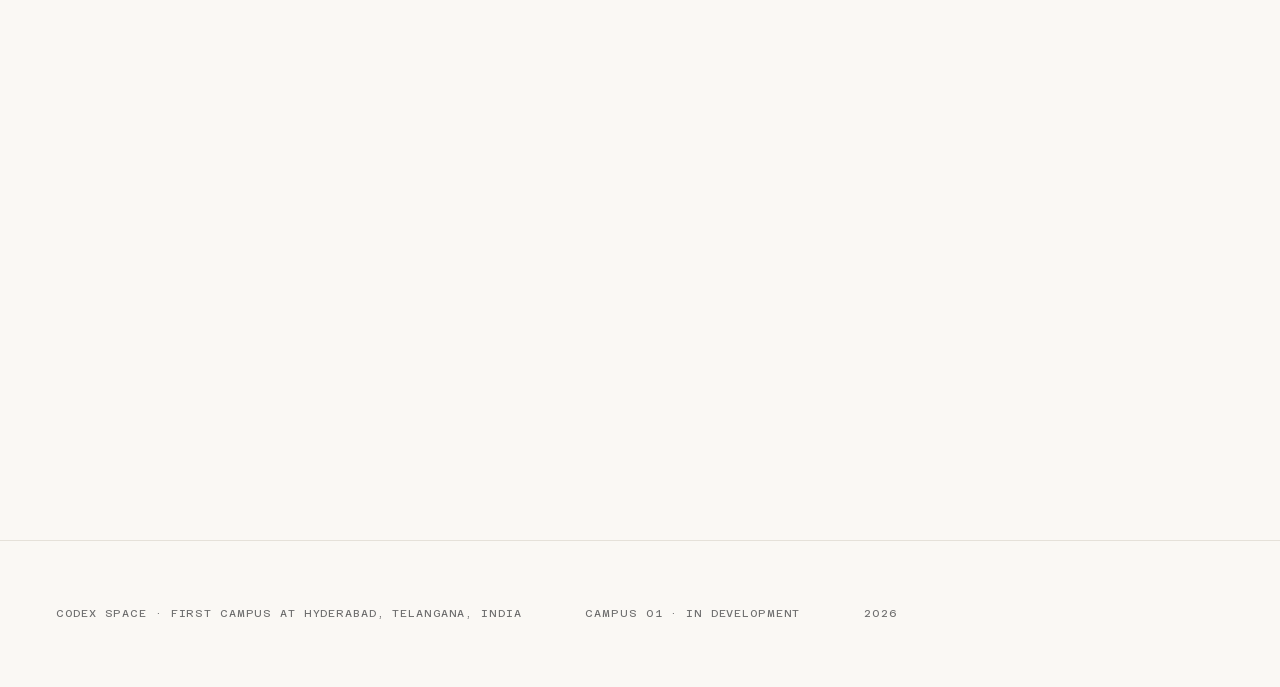
==== commit b85c105e: "Layer 08: say the commitments are binding, not who holds the pen The paragraph opened by setting out" ====
--- a/index.html
+++ b/index.html
@@ -458,19 +458,24 @@
           else first. A project that cannot answer those three has not earned
           the site.
         </p>
-        <!-- The delivery model, stated plainly, because it is what makes the
-             schedule below mean anything. Codex Space owns land; it does not
-             pour concrete. Written as things the company does, the answers were
-             claims about operations that do not exist. Written as terms in the
-             works contract, they are claims about its own procurement — which
-             is the one thing a landowner can actually be held to before a
-             building exists. -->
+        <!-- Why this paragraph exists: written as things the company does,
+             the five answers below were claims about operations that do not
+             exist yet. Written as terms that are specified and priced, they are
+             claims about procurement — which is the one thing that can be
+             evidenced before a building exists.
+
+             Deliberately silent on who owns what and who builds it. That is
+             commercial structure, it is not what a reader came for, and set out
+             plainly it made the company sound like a landlord watching someone
+             else work. A tenant, a neighbour or a lender needs to know these
+             are enforceable terms rather than good intentions. That is all this
+             says. -->
         <p class="body" data-in style="margin-top:var(--s3)">
-          Codex Space owns the land. The campus is delivered by an EPC
-          contractor, and every answer below is a term in that contract rather
-          than an intention. Before anything is built, that is the only form a
-          commitment can take: something a party is paid to meet, and can be
-          held to for failing.
+          None of what follows is an intention. Each answer is written into
+          the documents that set how this campus is built and priced, and binds
+          everyone who builds it. Before a building exists that is the only form
+          a commitment can take: a term someone is paid to meet, and can be held
+          to for missing.
         </p>
       </div>
 
@@ -484,23 +489,17 @@
       </figure>
     </div>
 
-    <!-- TODO(client): every answer below is a drafted term, not a signed one.
-         Each needs checking against the EPC scope as issued, not against
-         intent. Land is the one Codex Space can answer for directly, since it
-         owns it; the other four are only as good as the contract that carries
-         them, so if a term is not in the scope it must not be on this page.
-
-         It sits outside .layer__body deliberately. In the body it took the
-         drawing's column, which left the prose column two paragraphs short of
-         the answers' height and the whole layer lopsided. Full width, it reads
-         as a schedule under the drawing, which is what it is. -->
+    <!-- TODO(client): every answer below is drafted, not signed. Each needs
+         checking against the issued specification rather than against intent —
+         if a term is not carried in the documents, it must not be on this
+         page. -->
     <!-- Each answer carries a detail drawing, opened from its own label. A
          drawing sheet works this way already: the schedule states the position,
          the detail callout shows the thing. Two dd to one dt is valid, and
          is what puts the drawing in the row's third column rather than under
          the prose. The drawing is supporting evidence, never the answer itself
          — the sentence is always visible, so nothing is hidden behind a click. -->
-    <p class="m" data-in style="margin-top:var(--s6);color:var(--grey)">Written into the works contract</p>
+    <p class="m" data-in style="margin-top:var(--s6);color:var(--grey)">Specified, not intended</p>
     <dl class="claims" data-in>
       <div>
         <dt>Water</dt>
--- a/style.css
+++ b/style.css
@@ -14,8 +14,10 @@
 
    1. THE PLATES ARE THE PAGE. Seven engineering drawings, all at one true 30°
       isometric, all pure black line on pure white, all normalised to the same
-      neutral ramp. The page ground is #FFFFFF and so is theirs, so no drawing
-      has an edge, a frame or a card. Nothing is decorated; it is drafted.
+      neutral ramp. The page ground is a warm paper and theirs is white, so they
+      are multiplied into it — white leaves the backdrop untouched and only the
+      ink lands, and no drawing has an edge, a frame or a card. Nothing is
+      decorated; it is drafted.
 
    2. MONOCHROME, WITH ONE LIVE STATE. White, black, graphite and greys carry
       everything. The single accent appears only where something is energised,
@@ -43,13 +45,22 @@
    ========================================================================= */
 :root {
   --white:    #FFFFFF;
+  /* The ground. Pure white read as empty rather than restrained, and a drawing
+     set is not printed on optical white — it is printed on paper. #FAF8F4 is
+     the darkest tone that still clears WCAG AA for every colour on the page:
+     the live accent lands at 4.51 against the 4.50 floor, and one step warmer
+     fails it. Anything on paper that must read as lifted off it — the bar once
+     it has a background, the register — stays --white, so the chrome floats
+     rather than merging. */
+  --paper:    #FAF8F4;
   --black:    #000000;
   --graphite: #1A1A1A;   /* 17.4:1 on white */
   --charcoal: #3D3D3D;   /* 10.9:1 */
   --grey:     #6E6E6E;   /*  5.1:1 — the floor for text on white */
   --grey-2:   #9B9B9B;   /*  2.8:1 on white — DARK GROUNDS ONLY (7.6:1 there) */
-  --rule:     #E4E4E4;
-  --rule-2:   #F0F0F0;
+  /* Warmed to the paper. Neutral greys on a warm ground read blue. */
+  --rule:     #E5E1D9;
+  --rule-2:   #EFEBE3;
 
   /* One accent, for energised state only. 4.78:1 on white, 4.39:1 on black. */
   --live:     #D6360B;
@@ -67,8 +78,11 @@
   --sys-compute: #4B3A85;   /* 9.36:1 */
   --sys-network: #1C6041;   /* 7.50:1 */
 
-  /* Each section sets this; everything chromatic on the page reads from it. */
-  --sys: var(--graphite);
+  /* Each section sets this; everything chromatic on the page reads from it.
+     The default is the accent rather than graphite, so every layer without a
+     trade colour still marks its number in the one live hue — which is what
+     puts a rhythm of colour down a page that is otherwise ink on paper. */
+  --sys: var(--live);
 
   --sans: "Archivo", "Helvetica Neue", Helvetica, Arial, sans-serif;
   --mono: "Azeret Mono", ui-monospace, "SF Mono", Menlo, monospace;
@@ -124,7 +138,7 @@
 
 body {
   margin: 0;
-  background: var(--white);
+  background: var(--paper);
   color: var(--graphite);
   font-family: var(--sans);
   font-size: var(--t-body);
@@ -254,7 +268,7 @@
 /* Nav — a hairline row carrying the sheet's own metadata, not a marketing bar. */
 .nav {
   position: fixed; inset: 0 0 auto 0; z-index: 200;
-  background: rgba(255,255,255,0);
+  background: rgba(250,248,244,0);
   border-bottom: 1px solid transparent;
   transition: background-color var(--base) var(--ease), border-color var(--base) var(--ease);
 }
@@ -263,7 +277,11 @@
    the bleed being legible as letterforms. With the register down the bar and
    the panel are one sheet, so it goes fully opaque and the rule between them
    is the only thing separating title block from register. */
-.nav[data-past="true"] { background: rgba(255,255,255,0.97); border-bottom-color: var(--rule); }
+/* The paper, frosted — not white. Against a tinted ground a white bar reads
+   as a strip laid over the page rather than as the page itself holding
+   still. The register keeps pure white, because a panel that opens should
+   lift off the sheet. */
+.nav[data-past="true"] { background: rgba(250,248,244,0.97); border-bottom-color: var(--rule); }
 .nav[data-open="true"] { background: var(--white); border-bottom-color: var(--rule); }
 /* Depth, as one hairline. The rail listed all nine layers in the margin and
    read as a table of contents bolted to the side; this says the same thing
@@ -858,7 +876,7 @@
      five on one baseline, lets each keep its natural shape, and makes the row
      depth constant and predictable. */
   .claims__f { justify-self: end; }
-  .claims__f img { width: auto; max-height: 130px; }
+  .claims__f img { width: auto; max-height: 130px; mix-blend-mode: multiply; }
 }
 
 @media (min-width: 1100px) {
@@ -935,7 +953,15 @@
    the page's ground are the same white, so there is no boundary to draw.
    ========================================================================= */
 .plate { display: grid; gap: var(--s3); }
-.plate img { width: 100%; }
+.plate img {
+  width: 100%;
+  /* Every drawing is line work on pure white. On a tinted ground that white
+     becomes a visible rectangle around all seven of them, which is exactly the
+     frame this page was built to avoid. Multiplied, white leaves the backdrop
+     untouched and only the ink lands — so the drawings sit on the paper with
+     no edge, as they did on white. */
+  mix-blend-mode: multiply;
+}
 
 
 .plate figcaption {
